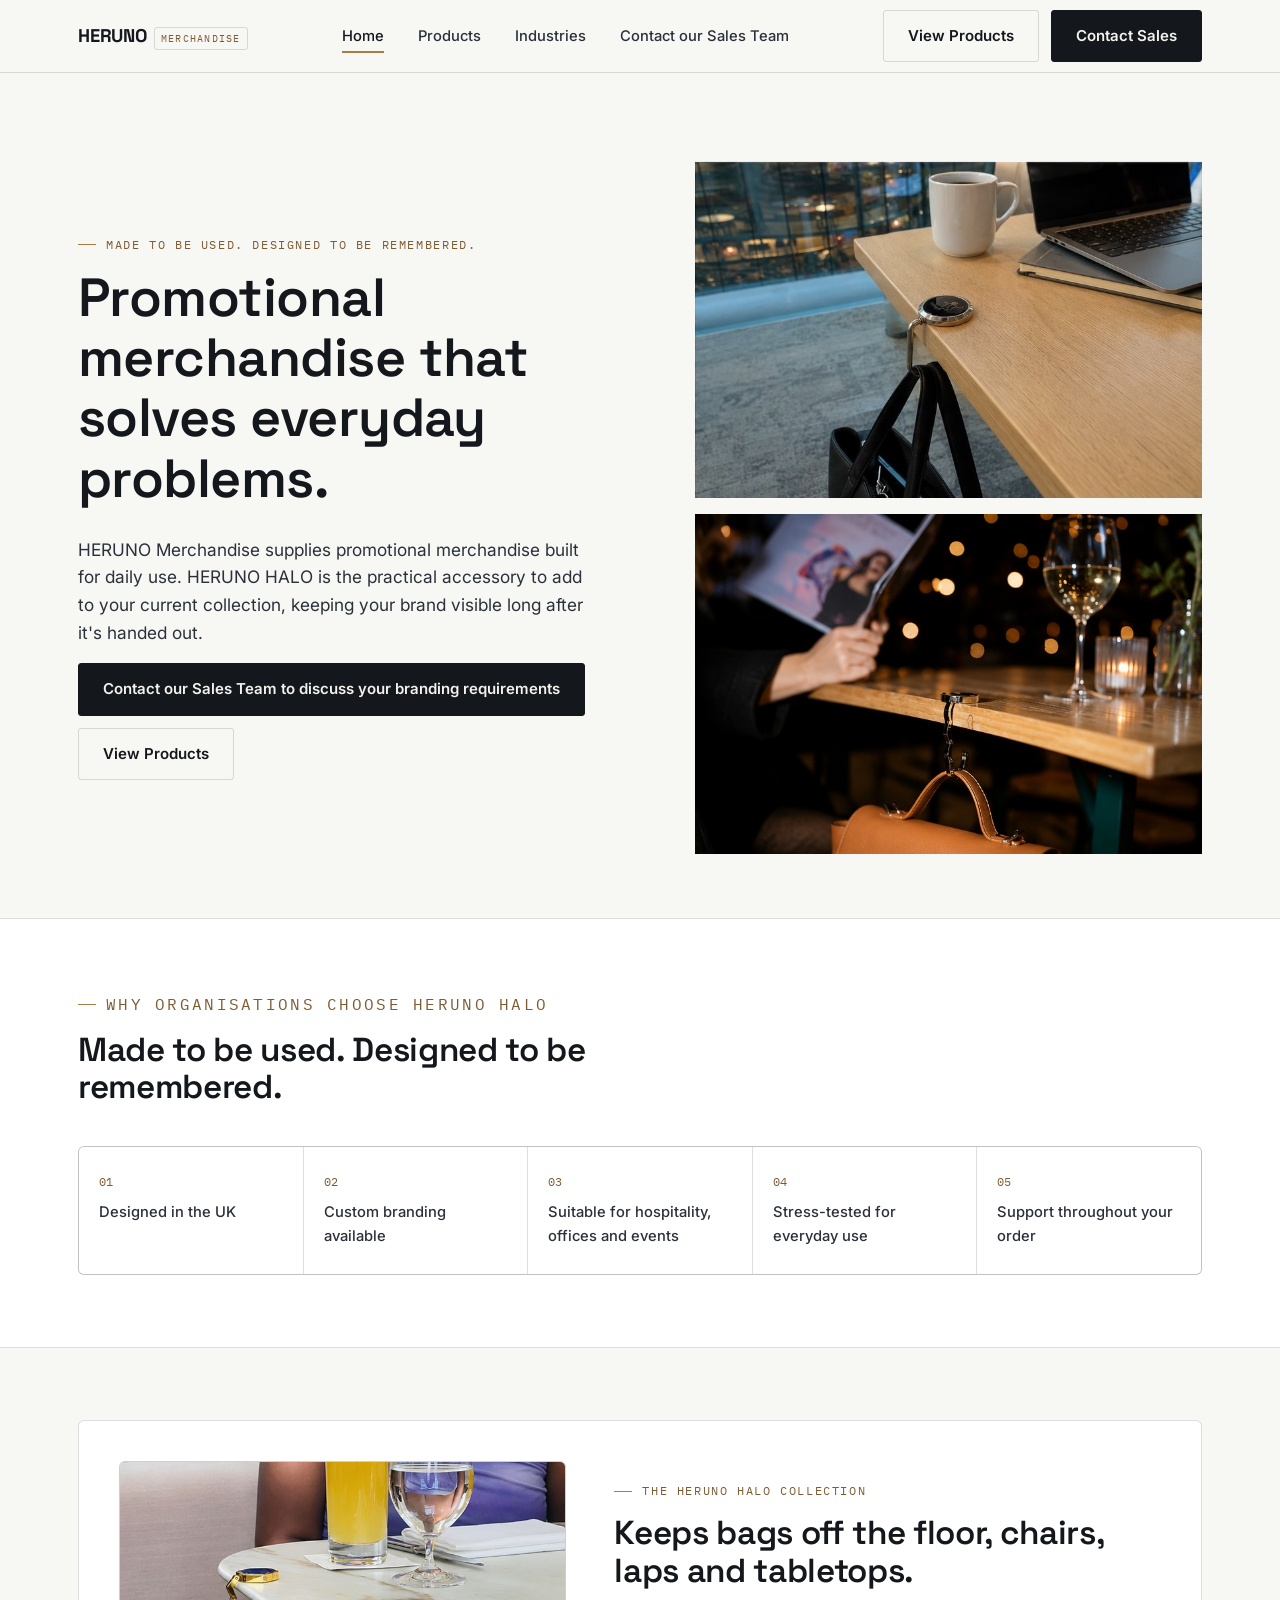
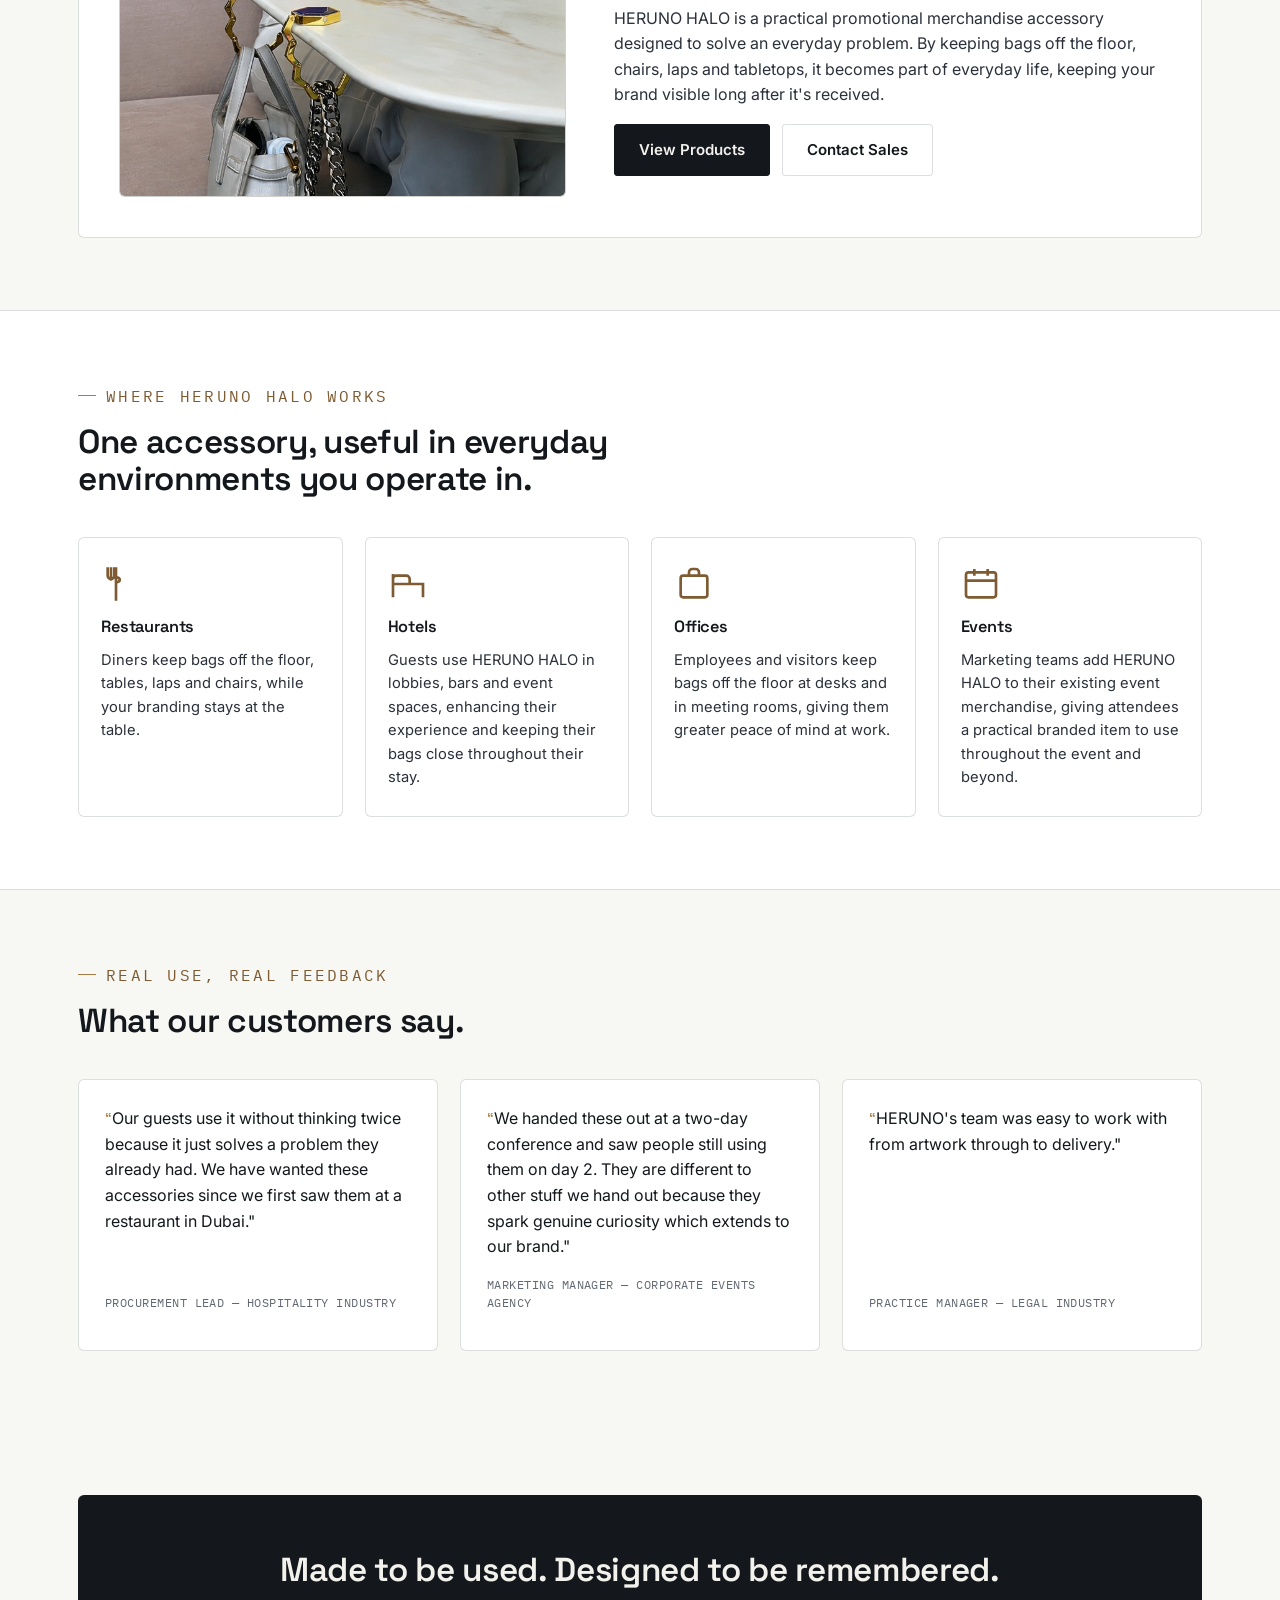
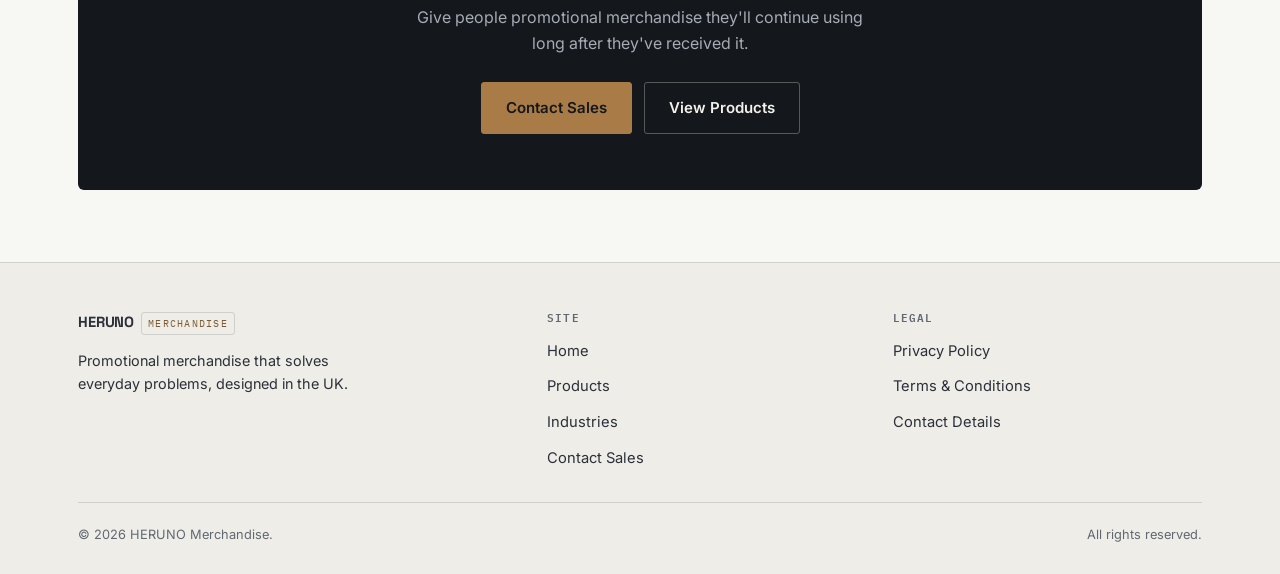
==== index.html @ bb59ff20 "Update HERUNO Merchandise website content, images, and legal pages" ====
<!DOCTYPE html>
<html lang="en">

<head>
  <meta charset="UTF-8">
  <meta name="viewport" content="width=device-width, initial-scale=1.0">
  <title>HERUNO Merchandise — Promotional Merchandise That Solves Everyday Problems</title>
  <meta name="description"
    content="HERUNO brings thoughtfully designed accessories to busineeses that value practical,memorable merchandise.">
  <link rel="preconnect" href="https://fonts.googleapis.com">
  <link
    href="https://fonts.googleapis.com/css2?family=Space+Grotesk:wght@500;600;700&family=Inter:wght@400;500;600&family=IBM+Plex+Mono:wght@400;500&display=swap"
    rel="stylesheet">
  <link rel="stylesheet" href="css/style.css">
</head>

<body>

  <header class="site-header">
    <div class="container nav-wrap">
      <a href="index.html" class="logo">HERUNO <span class="tag">Merchandise</span></a>
      <nav aria-label="Primary">
        <ul class="nav-links">
          <li><a href="index.html" aria-current="page">Home</a></li>
          <li><a href="products.html">Products</a></li>
          <li><a href="industries.html">Industries</a></li>
          <li><a href="contact.html">Contact our Sales Team</a></li>
        </ul>
      </nav>
      <div class="nav-cta">
        <a href="products.html" class="btn btn-secondary">View Products</a>
        <a href="contact.html" class="btn btn-primary">Contact Sales</a>
        <button class="nav-toggle" aria-label="Open menu" aria-expanded="false"><span></span></button>
      </div>
    </div>
  </header>

  <main>

    <!-- Hero -->
    <section class="hero">
      <div class="container hero-grid">
        <div>
          <p class="eyebrow">Made to be used. Designed to be remembered.</p>
          <h1>Promotional merchandise that solves everyday problems.</h1>
          <p class="lede">HERUNO Merchandise supplies promotional merchandise built for daily use. HERUNO HALO is the
            practical
            accessory to add to your current collection, keeping your brand visible long after it's handed out.</p>
          <div class="btn-row">
            <a href="contact.html" class="btn btn-primary">Contact our Sales Team to discuss your branding
              requirements</a>
            <a href="products.html" class="btn btn-secondary">View Products</a>
          </div>
        </div>
        <div class="hero-images">
          <img src="assets/office-desk-laptop.jpg"
            alt="HERUNO HALO in use on a desk in an office atrium, next to a laptop">
          <img src="assets/restaurant-evening-secure.jpg"
            alt="HERUNO HALO Secure holding a bag at an evening restaurant table">
        </div>
      </div>
    </section>

    <!-- Trust -->
    <section class="section-alt">
      <div class="container">
        <div class="section-head">
          <p class="eyebrow">Why Organisations Choose HERUNO HALO</p>
          <h2>Made to be used. Designed to be remembered.</h2>
        </div>
        <div class="trust-grid">
          <div class="trust-item"><span class="num">01</span>
            <p>Designed in the UK</p>
          </div>
          <div class="trust-item"><span class="num">02</span>
            <p>Custom branding available</p>
          </div>
          <div class="trust-item"><span class="num">03</span>
            <p>Suitable for hospitality, offices and events</p>
          </div>
          <div class="trust-item"><span class="num">04</span>
            <p>Stress-tested for everyday use</p>
          </div>
          <div class="trust-item"><span class="num">05</span>
            <p>Support throughout your order</p>
          </div>
        </div>
      </div>
    </section>

    <!-- HALO description -->
    <section>
      <div class="container">
        <div class="halo-panel">
          <div class="photo-frame">
            <img src="assets/restaurant-table-fold.jpg" alt="HERUNO HALO Fold at a restaurant table">
          </div>
          <div>
            <p class="eyebrow">The HERUNO HALO Collection</p>
            <h2>Keeps bags off the floor, chairs, laps and tabletops.</h2>
            <p>HERUNO HALO is a practical promotional merchandise accessory designed to solve an everyday problem. By
              keeping bags off the floor, chairs, laps and tabletops, it becomes part of everyday life, keeping your
              brand visible long after it's received.</p>
            <div class="btn-row">
              <a href="products.html" class="btn btn-primary">View Products</a>
              <a href="contact.html" class="btn btn-secondary">Contact Sales</a>
            </div>
          </div>
        </div>
      </div>
    </section>

    <!-- Where HERUNO HALO works -->
    <section class="section-alt">
      <div class="container">
        <div class="section-head">
          <p class="eyebrow">Where HERUNO HALO Works</p>
          <h2>One accessory, useful in everyday environments you operate in.</h2>
        </div>
        <div class="industry-grid">
          <div class="industry-card">
            <svg class="icon" viewBox="0 0 24 24" fill="none" stroke="currentColor" stroke-width="1.6">
              <path d="M6 2v8M4 2v5a2 2 0 0 0 4 0V2M9 2l0 20M9 8c3 0 3 3 0 3" />
            </svg>
            <h3>Restaurants</h3>
            <p>Diners keep bags off the floor, tables, laps and chairs, while your branding stays at the table.</p>
          </div>
          <div class="industry-card">
            <svg class="icon" viewBox="0 0 24 24" fill="none" stroke="currentColor" stroke-width="1.6">
              <path d="M3 20V6M3 12h18v8M3 12V9a2 2 0 0 1 2-2h6a2 2 0 0 1 2 2v3" />
            </svg>
            <h3>Hotels</h3>
            <p>Guests use HERUNO HALO in lobbies, bars and event spaces, enhancing their experience and keeping their
              bags
              close throughout their stay.</p>
          </div>
          <div class="industry-card">
            <svg class="icon" viewBox="0 0 24 24" fill="none" stroke="currentColor" stroke-width="1.6">
              <rect x="4" y="7" width="16" height="13" rx="1.5" />
              <path d="M9 7V5a2 2 0 0 1 2-2h2a2 2 0 0 1 2 2v2" />
            </svg>
            <h3>Offices</h3>
            <p>Employees and visitors keep bags off the floor at desks and in meeting rooms, giving them greater peace
              of mind at work.</p>
          </div>
          <div class="industry-card">
            <svg class="icon" viewBox="0 0 24 24" fill="none" stroke="currentColor" stroke-width="1.6">
              <rect x="3" y="5" width="18" height="15" rx="1.5" />
              <path d="M3 10h18M8 3v4M16 3v4" />
            </svg>
            <h3>Events</h3>
            <p>Marketing teams add HERUNO HALO to their existing event merchandise, giving attendees a practical branded
              item to use throughout the event and beyond.</p>
          </div>
        </div>
      </div>
    </section>

    <!-- Testimonials -->
    <section>
      <div class="container">
        <div class="section-head">
          <p class="eyebrow">Real Use, Real Feedback</p>
          <h2>What our customers say.</h2>
        </div>
        <div class="testi-grid">
          <div class="testi-card">
            <p class="testi-quote">Our guests use it without thinking twice because it just solves a problem they
              already had.
              We have wanted these accessories since we first saw them at a restaurant in Dubai."</p>
            <p class="testi-attr">Procurement Lead — Hospitality Industry</p>
          </div>
          <div class="testi-card">
            <p class="testi-quote">We handed these out at a two-day conference and saw people still using them on day 2.
              They are different to other stuff we hand out because they spark genuine curiosity which extends to our
              brand."</p>
            <p class="testi-attr">Marketing Manager — Corporate Events Agency</p>
          </div>
          <div class="testi-card">
            <p class="testi-quote">HERUNO's team was easy to work with from
              artwork through to delivery."</p>
            <p class="testi-attr">Practice Manager — Legal Industry</p>
          </div>
        </div>
      </div>
    </section>

    <!-- Homepage CTA -->
    <section>
      <div class="container">
        <div class="cta-band">
          <h2>Made to be used. Designed to be remembered.</h2>
          <p>Give people promotional merchandise they'll continue using long after they've received it.</p>
          <div class="btn-row">
            <a href="contact.html" class="btn btn-on-dark">Contact Sales</a>
            <a href="products.html" class="btn btn-ghost-on-dark">View Products</a>
          </div>
        </div>
      </div>
    </section>

  </main>

  <footer class="site-footer">
    <div class="container">
      <div class="footer-grid">
        <div>
          <a href="index.html" class="logo">HERUNO <span class="tag">Merchandise</span></a>
          <p style="margin-top:14px; max-width:34ch; font-size:0.9rem;">Promotional merchandise that solves everyday
            problems, designed in
            the UK.</p>
        </div>
        <div>
          <h4>Site</h4>
          <ul>
            <li><a href="index.html">Home</a></li>
            <li><a href="products.html">Products</a></li>
            <li><a href="industries.html">Industries</a></li>
            <li><a href="contact.html">Contact Sales</a></li>
          </ul>
        </div>
        <div>
          <h4>Legal</h4>
          <ul>
            <li><a href="privacy.html">Privacy Policy</a></li>
            <li><a href="terms.html">Terms &amp; Conditions</a></li>
            <li><a href="contact.html">Contact Details</a></li>
          </ul>
        </div>
      </div>
      <div class="footer-bottom">
        <span>&copy; <span data-year>2026</span> HERUNO Merchandise.</span>
        <span>All rights reserved.</span>
      </div>
    </div>
  </footer>

  <script src="js/main.js"></script>
</body>

</html>
---- css/style.css ----
/* =========================================================
   HERUNO / HALO — shared stylesheet
   Design language: technical / blueprint-informed B2B system.
   The product is precision-made metal hardware, so the visual
   system borrows from spec sheets and engineering drawings —
   hairline rules, dimension ticks, mono data labels — paired
   with a warm brass accent that echoes the product's finish.
   ========================================================= */

:root {
  /* Color */
  --ink: #14171c;
  --ink-soft: #2b303a;
  --steel: #626873;
  --steel-light: #9ba1ab;
  --line: rgba(20, 23, 28, 0.14);
  --line-soft: rgba(20, 23, 28, 0.08);
  --paper: #f7f7f4;
  --paper-dim: #eeede7;
  --panel: #ffffff;
  --brass: #a97b46;
  --brass-deep: #7e5b32;
  --brass-tint: #f1e4d2;
  --on-ink: #f2f1ec;
  --on-ink-dim: #a7abb3;

  /* Type */
  --font-display: "Space Grotesk", "Arial Narrow", sans-serif;
  --font-body: "Inter", -apple-system, BlinkMacSystemFont, "Segoe UI", sans-serif;
  --font-mono: "IBM Plex Mono", "SFMono-Regular", Menlo, monospace;

  /* Layout */
  --max: 1180px;
  --radius: 6px;
  --radius-sm: 3px;
}

* {
  box-sizing: border-box;
}

html {
  scroll-behavior: smooth;
}

@media (prefers-reduced-motion: reduce) {
  html {
    scroll-behavior: auto;
  }

  * {
    animation-duration: 0.01ms !important;
    animation-iteration-count: 1 !important;
    transition-duration: 0.01ms !important;
  }
}

body {
  margin: 0;
  font-family: var(--font-body);
  color: var(--ink);
  background: var(--paper);
  font-size: 16px;
  line-height: 1.6;
  -webkit-font-smoothing: antialiased;
}

h1,
h2,
h3,
h4 {
  font-family: var(--font-display);
  font-weight: 600;
  line-height: 1.12;
  letter-spacing: -0.01em;
  margin: 0 0 0.5em;
  color: var(--ink);
}

h1 {
  font-size: clamp(2.1rem, 4.2vw, 3.4rem);
}

h2 {
  font-size: clamp(1.5rem, 2.6vw, 2.1rem);
}

h3 {
  font-size: 1.15rem;
}

p {
  margin: 0 0 1em;
  color: var(--ink-soft);
}

a {
  color: inherit;
}

img,
svg {
  max-width: 100%;
  display: block;
}

.container {
  max-width: var(--max);
  margin: 0 auto;
  padding: 0 28px;
}

.eyebrow {
  font-family: var(--font-mono);
  font-size: 0.72rem;
  letter-spacing: 0.14em;
  text-transform: uppercase;
  color: var(--brass-deep);
  display: flex;
  align-items: center;
  gap: 10px;
  margin-bottom: 14px;
}

.eyebrow::before {
  content: "";
  width: 18px;
  height: 1px;
  background: var(--brass);
  display: inline-block;
}

/* Focus visibility */
a:focus-visible,
button:focus-visible,
input:focus-visible,
textarea:focus-visible,
select:focus-visible {
  outline: 2px solid var(--brass);
  outline-offset: 2px;
}

/* ---------- Buttons ---------- */
.btn {
  display: inline-flex;
  align-items: center;
  justify-content: center;
  gap: 8px;
  font-family: var(--font-body);
  font-weight: 600;
  font-size: 0.94rem;
  padding: 13px 24px;
  border-radius: var(--radius-sm);
  border: 1px solid transparent;
  cursor: pointer;
  text-decoration: none;
  white-space: nowrap;
  transition: background 0.15s ease, color 0.15s ease, border-color 0.15s ease, transform 0.1s ease;
}

.btn:active {
  transform: translateY(1px);
}

.btn-primary {
  background: var(--ink);
  color: var(--on-ink);
  border-color: var(--ink);
}

.btn-primary:hover {
  background: var(--brass-deep);
  border-color: var(--brass-deep);
}

.btn-secondary {
  background: transparent;
  color: var(--ink);
  border-color: var(--line);
}

.btn-secondary:hover {
  border-color: var(--ink);
  background: var(--paper-dim);
}

.btn-on-dark {
  background: var(--brass);
  color: var(--ink);
  border-color: var(--brass);
}

.btn-on-dark:hover {
  background: var(--on-ink);
  border-color: var(--on-ink);
}

.btn-ghost-on-dark {
  background: transparent;
  color: var(--on-ink);
  border-color: rgba(242, 241, 236, 0.3);
}

.btn-ghost-on-dark:hover {
  border-color: var(--on-ink);
  background: rgba(242, 241, 236, 0.06);
}

.btn-row {
  display: flex;
  gap: 12px;
  flex-wrap: wrap;
}

/* ---------- Header / Nav ---------- */
.site-header {
  position: sticky;
  top: 0;
  z-index: 50;
  background: rgba(247, 247, 244, 0.92);
  backdrop-filter: blur(8px);
  border-bottom: 1px solid var(--line);
}

.nav-wrap {
  display: flex;
  align-items: center;
  justify-content: space-between;
  height: 72px;
}

.logo {
  display: flex;
  align-items: baseline;
  gap: 7px;
  text-decoration: none;
  font-family: var(--font-display);
  font-weight: 700;
  font-size: 1.15rem;
  color: var(--ink);
  letter-spacing: -0.01em;
}

.logo .tag {
  font-family: var(--font-mono);
  font-weight: 400;
  font-size: 0.65rem;
  letter-spacing: 0.12em;
  color: var(--brass-deep);
  border: 1px solid var(--line);
  padding: 2px 6px;
  border-radius: 3px;
  text-transform: uppercase;
}

.nav-links {
  display: flex;
  align-items: center;
  gap: 34px;
  list-style: none;
  margin: 0;
  padding: 0;
}

.nav-links a {
  text-decoration: none;
  font-size: 0.92rem;
  font-weight: 500;
  color: var(--ink-soft);
  padding: 6px 0;
  border-bottom: 2px solid transparent;
  transition: color 0.15s ease, border-color 0.15s ease;
}

.nav-links a:hover,
.nav-links a[aria-current="page"] {
  color: var(--ink);
  border-color: var(--brass);
}

.nav-cta {
  display: flex;
  align-items: center;
  gap: 12px;
}

.nav-toggle {
  display: none;
  background: none;
  border: 1px solid var(--line);
  border-radius: var(--radius-sm);
  width: 42px;
  height: 42px;
  align-items: center;
  justify-content: center;
  cursor: pointer;
}

.nav-toggle span,
.nav-toggle span::before,
.nav-toggle span::after {
  content: "";
  display: block;
  width: 18px;
  height: 2px;
  background: var(--ink);
  position: relative;
  transition: transform 0.2s ease, opacity 0.2s ease;
}

.nav-toggle span::before {
  position: absolute;
  top: -6px;
}

.nav-toggle span::after {
  position: absolute;
  top: 6px;
}

@media (max-width: 860px) {
  .nav-toggle {
    display: flex;
  }

  .nav-links {
    position: absolute;
    top: 72px;
    left: 0;
    right: 0;
    background: var(--paper);
    border-bottom: 1px solid var(--line);
    flex-direction: column;
    align-items: flex-start;
    gap: 0;
    padding: 8px 28px 18px;
    display: none;
  }

  .nav-links.open {
    display: flex;
  }

  .nav-links li {
    width: 100%;
  }

  .nav-links a {
    display: block;
    padding: 12px 0;
    border-bottom: 1px solid var(--line-soft);
    width: 100%;
  }

  .nav-cta .btn-secondary {
    display: none;
  }
}

/* ---------- Hero ---------- */
.hero {
  padding: 88px 0 64px;
  background:
    linear-gradient(180deg, var(--paper) 0%, var(--paper) 100%);
  position: relative;
  overflow: hidden;
}

.hero-grid {
  display: grid;
  grid-template-columns: 1.05fr 0.95fr;
  gap: 56px;
  align-items: center;
}

.hero-images {
  display: flex;
  flex-direction: column;
  gap: 16px;
}

.hero-images img {
  width: 100%;
  height: auto;
  object-fit: contain;
  display: block;
}

.hero h1 {
  max-width: 15ch;
}

.hero .lede {
  font-size: 1.08rem;
  max-width: 46ch;
  color: var(--ink-soft);
}

.hero-art {
  border: 1px solid var(--line);
  border-radius: var(--radius);
  background: var(--panel);
  padding: 20px;
}

.hero-art figcaption {
  font-family: var(--font-mono);
  font-size: 0.68rem;
  letter-spacing: 0.08em;
  color: var(--steel);
  text-transform: uppercase;
  border-top: 1px solid var(--line-soft);
  margin-top: 14px;
  padding-top: 12px;
  display: flex;
  justify-content: space-between;
}

@media (max-width: 900px) {
  .hero-grid {
    grid-template-columns: 1fr;
  }

  .hero {
    padding: 56px 0 44px;
  }
}

/* ---------- Sections ---------- */
section {
  padding: 72px 0;
}

.section-alt {
  background: var(--panel);
  border-top: 1px solid var(--line);
  border-bottom: 1px solid var(--line);
}

.section-ink {
  background: var(--ink);
  color: var(--on-ink);
}

.section-ink h2,
.section-ink h3 {
  color: var(--on-ink);
}

.section-ink p {
  color: var(--on-ink-dim);
}

.section-ink .eyebrow {
  color: var(--brass);
}

.section-ink .eyebrow::before {
  background: var(--brass);
}

.section-head {
  max-width: 640px;
  margin-bottom: 40px;
}

.section-head p {
  font-size: 1.02rem;
}

/* ---------- Trust grid ---------- */
.trust-grid {
  display: grid;
  grid-template-columns: repeat(5, 1fr);
  gap: 1px;
  background: var(--line);
  border: 1px solid var(--line);
  border-radius: var(--radius);
  overflow: hidden;
}

.trust-item {
  background: var(--panel);
  padding: 26px 20px;
}

.trust-item .num {
  font-family: var(--font-mono);
  font-size: 0.72rem;
  color: var(--brass-deep);
  display: block;
  margin-bottom: 10px;
}

.trust-item p {
  font-size: 0.92rem;
  margin: 0;
  color: var(--ink-soft);
  font-weight: 500;
}

@media (max-width: 960px) {
  .trust-grid {
    grid-template-columns: repeat(2, 1fr);
  }
}

@media (max-width: 560px) {
  .trust-grid {
    grid-template-columns: 1fr;
  }
}

/* ---------- HALO feature panel ---------- */
.halo-panel {
  display: grid;
  grid-template-columns: 0.9fr 1.1fr;
  gap: 48px;
  align-items: center;
  border: 1px solid var(--line);
  border-radius: var(--radius);
  padding: 40px;
  background: var(--panel);
}

@media (max-width: 900px) {
  .halo-panel {
    grid-template-columns: 1fr;
    padding: 28px;
  }
}

/* ---------- Industries ---------- */
.industry-grid {
  display: grid;
  grid-template-columns: repeat(4, 1fr);
  gap: 22px;
}

@media (max-width: 980px) {
  .industry-grid {
    grid-template-columns: repeat(2, 1fr);
  }
}

@media (max-width: 560px) {
  .industry-grid {
    grid-template-columns: 1fr;
  }
}

.industry-card {
  border: 1px solid var(--line);
  border-radius: var(--radius);
  background: var(--panel);
  padding: 26px 22px;
  display: flex;
  flex-direction: column;
  gap: 10px;
}

.industry-card .icon {
  width: 40px;
  height: 40px;
  color: var(--brass-deep);
  margin-bottom: 4px;
}

.industry-card h3 {
  font-size: 1.02rem;
  margin-bottom: 2px;
}

.industry-card p {
  font-size: 0.92rem;
  margin: 0;
}

/* ---------- Testimonials ---------- */
.testi-grid {
  display: grid;
  grid-template-columns: repeat(3, 1fr);
  gap: 22px;
}

@media (max-width: 900px) {
  .testi-grid {
    grid-template-columns: 1fr;
  }
}

.testi-card {
  border: 1px solid var(--line);
  border-radius: var(--radius);
  padding: 26px;
  background: var(--panel);
  display: flex;
  flex-direction: column;
  gap: 16px;
}

.testi-quote {
  font-size: 1rem;
  color: var(--ink);
  margin: 0;
  font-style: normal;
}

.testi-quote::before {
  content: "\201C";
  color: var(--brass);
  font-family: var(--font-display);
}

.testi-attr {
  font-family: var(--font-mono);
  font-size: 0.72rem;
  letter-spacing: 0.04em;
  color: var(--steel);
  text-transform: uppercase;
  margin-top: auto;
}

/* ---------- CTA banner ---------- */
.cta-band {
  border-radius: var(--radius);
  background: var(--ink);
  color: var(--on-ink);
  padding: 56px;
  text-align: center;
}

.cta-band h2 {
  color: var(--on-ink);
}

.cta-band p {
  color: var(--on-ink-dim);
  max-width: 46ch;
  margin: 0 auto 26px;
}

.cta-band .btn-row {
  justify-content: center;
}

/* ---------- Footer ---------- */
.site-footer {
  border-top: 1px solid var(--line);
  padding: 48px 0 28px;
  background: var(--paper-dim);
}

.footer-grid {
  display: grid;
  grid-template-columns: 1.4fr 1fr 1fr;
  gap: 36px;
  padding-bottom: 32px;
  border-bottom: 1px solid var(--line);
}

.footer-grid h4 {
  font-family: var(--font-mono);
  font-size: 0.7rem;
  letter-spacing: 0.1em;
  text-transform: uppercase;
  color: var(--steel);
  margin-bottom: 14px;
}

.footer-grid ul {
  list-style: none;
  margin: 0;
  padding: 0;
  display: flex;
  flex-direction: column;
  gap: 10px;
}

.footer-grid a {
  text-decoration: none;
  color: var(--ink-soft);
  font-size: 0.92rem;
}

.footer-grid a:hover {
  color: var(--brass-deep);
}

.footer-bottom {
  display: flex;
  justify-content: space-between;
  align-items: center;
  padding-top: 22px;
  font-size: 0.8rem;
  color: var(--steel);
  flex-wrap: wrap;
  gap: 10px;
}

@media (max-width: 760px) {
  .footer-grid {
    grid-template-columns: 1fr 1fr;
  }
}

@media (max-width: 520px) {
  .footer-grid {
    grid-template-columns: 1fr;
  }
}

/* ---------- Products page ---------- */
.reason-grid {
  display: grid;
  grid-template-columns: repeat(5, 1fr);
  gap: 1px;
  background: var(--line);
  border: 1px solid var(--line);
  border-radius: var(--radius);
  overflow: hidden;
}

.reason-item {
  background: var(--panel);
  padding: 24px 18px;
}

.reason-item p {
  font-size: 0.9rem;
  margin: 0;
  font-weight: 500;
  color: var(--ink-soft);
}

@media (max-width: 960px) {
  .reason-grid {
    grid-template-columns: repeat(2, 1fr);
  }
}

@media (max-width: 560px) {
  .reason-grid {
    grid-template-columns: 1fr;
  }
}

.branding-panel {
  display: grid;
  grid-template-columns: 0.8fr 1.2fr;
  gap: 40px;
  border: 1px solid var(--line);
  border-radius: var(--radius);
  padding: 36px;
  background: var(--panel);
  align-items: center;
}

@media (max-width: 860px) {
  .branding-panel {
    grid-template-columns: 1fr;
    padding: 26px;
  }
}

.compare-grid {
  display: grid;
  grid-template-columns: 1fr 1fr;
  gap: 24px;
}

@media (max-width: 780px) {
  .compare-grid {
    grid-template-columns: 1fr;
  }
}

.product-card {
  border: 1px solid var(--line);
  border-radius: var(--radius);
  background: var(--panel);
  overflow: hidden;
  display: flex;
  flex-direction: column;
}

.product-card .art {
  padding: 26px;
  border-bottom: 1px solid var(--line);
  background: var(--paper-dim);
}

.product-card .body {
  padding: 28px;
  display: flex;
  flex-direction: column;
  gap: 16px;
  flex: 1;
}

.product-card .model-tag {
  font-family: var(--font-mono);
  font-size: 0.68rem;
  letter-spacing: 0.1em;
  text-transform: uppercase;
  color: var(--brass-deep);
}

.spec-list {
  list-style: none;
  margin: 0;
  padding: 0;
  display: flex;
  flex-direction: column;
}

.spec-list li {
  display: flex;
  gap: 12px;
  align-items: flex-start;
  padding: 10px 0;
  border-top: 1px solid var(--line-soft);
  font-size: 0.92rem;
  color: var(--ink-soft);
}

.spec-list li:first-child {
  border-top: none;
}

.spec-list li::before {
  content: "";
  width: 6px;
  height: 6px;
  margin-top: 7px;
  background: var(--brass);
  flex-shrink: 0;
}

.spec-note {
  font-family: var(--font-mono);
  font-size: 0.72rem;
  color: var(--steel);
  border: 1px dashed var(--line);
  padding: 10px 12px;
  border-radius: var(--radius-sm);
}

/* ---------- Industries page detail ---------- */
.industry-detail {
  display: grid;
  grid-template-columns: 1fr 1fr;
  gap: 44px;
  align-items: center;
  padding: 48px 0;
  border-bottom: 1px solid var(--line);
}

.industry-detail:last-child {
  border-bottom: none;
}

.industry-detail:nth-child(even) {
  direction: rtl;
}

.industry-detail:nth-child(even)>* {
  direction: ltr;
}

.industry-detail .photo-frame {
  max-width: 380px;
  width: 100%;
}

@media (max-width: 860px) {
  .industry-detail {
    grid-template-columns: 1fr;
    direction: ltr !important;
  }
}

.industry-detail .panel-art {
  border: 1px solid var(--line);
  border-radius: var(--radius);
  background: var(--panel);
  padding: 24px;
}

.industry-detail .checklist {
  list-style: none;
  margin: 18px 0 0;
  padding: 0;
  display: flex;
  flex-direction: column;
  gap: 10px;
}

.industry-detail .checklist li {
  display: flex;
  gap: 10px;
  font-size: 0.94rem;
  color: var(--ink-soft);
}

.industry-detail .checklist li::before {
  content: "\2713";
  color: var(--brass-deep);
  font-weight: 700;
}

/* ---------- Contact page ---------- */
.contact-wrap {
  display: grid;
  grid-template-columns: 1fr 1fr;
  gap: 56px;
  align-items: flex-start;
}

@media (max-width: 900px) {
  .contact-wrap {
    grid-template-columns: 1fr;
  }
}

.field {
  margin-bottom: 18px;
}

.field label {
  display: block;
  font-size: 0.86rem;
  font-weight: 600;
  margin-bottom: 6px;
  color: var(--ink);
}

.field .hint {
  font-size: 0.78rem;
  color: var(--steel);
  margin-top: 5px;
}

.field input,
.field select,
.field textarea {
  width: 100%;
  font-family: var(--font-body);
  font-size: 0.95rem;
  padding: 12px 14px;
  border: 1px solid var(--line);
  border-radius: var(--radius-sm);
  background: var(--panel);
  color: var(--ink);
}

.field input:focus,
.field select:focus,
.field textarea:focus {
  border-color: var(--brass);
}

.field-row {
  display: grid;
  grid-template-columns: 1fr 1fr;
  gap: 16px;
}

@media (max-width: 560px) {
  .field-row {
    grid-template-columns: 1fr;
  }
}

.contact-form {
  border: 1px solid var(--line);
  border-radius: var(--radius);
  padding: 32px;
  background: var(--panel);
}

.form-note {
  font-size: 0.82rem;
  color: var(--steel);
  margin-top: 14px;
}

.form-success {
  display: none;
  border: 1px solid var(--brass);
  background: var(--brass-tint);
  border-radius: var(--radius-sm);
  padding: 16px 18px;
  font-size: 0.92rem;
  color: var(--brass-deep);
  margin-bottom: 18px;
}

.form-success.visible {
  display: block;
}

.contact-detail-list {
  list-style: none;
  margin: 0 0 32px;
  padding: 0;
  display: flex;
  flex-direction: column;
  gap: 18px;
}

.contact-detail-list li {
  border-top: 1px solid var(--line-soft);
  padding-top: 14px;
}

.contact-detail-list li:first-child {
  border-top: none;
  padding-top: 0;
}

.contact-detail-list .k {
  font-family: var(--font-mono);
  font-size: 0.68rem;
  letter-spacing: 0.08em;
  text-transform: uppercase;
  color: var(--steel);
  display: block;
  margin-bottom: 4px;
}

.contact-detail-list .v {
  font-size: 1rem;
  color: var(--ink);
}

/* ---------- Legal pages ---------- */
.legal-body h2 {
  margin-top: 2em;
  font-size: 1.2rem;
}

.legal-body {
  max-width: 72ch;
}

.legal-updated {
  font-family: var(--font-mono);
  font-size: 0.75rem;
  color: var(--steel);
  margin-bottom: 30px;
}

/* ---------- Photo frame (real photography) ---------- */
.photo-frame {
  border: 1px solid var(--line);
  border-radius: var(--radius);
  overflow: hidden;
  aspect-ratio: 4 / 3;
  background: var(--paper-dim);
}

.photo-frame img {
  width: 100%;
  height: 100%;
  object-fit: cover;
  display: block;
}

.photo-frame.tall {
  aspect-ratio: 3 / 4;
}

.photo-frame.wide {
  aspect-ratio: 16 / 9;
}

.photo-frame.card-art {
  border-radius: 0;
  border-left: 0;
  border-right: 0;
  border-top: 0;
  aspect-ratio: 16 / 10;
}

/* ---------- Photo placeholders (pending approved imagery) ---------- */
.photo-slot {
  border: 1px dashed var(--line);
  border-radius: var(--radius);
  background: var(--paper-dim);
  aspect-ratio: 4 / 3;
  display: flex;
  flex-direction: column;
  align-items: center;
  justify-content: center;
  gap: 10px;
  text-align: center;
  padding: 20px;
  color: var(--steel);
}

.photo-slot svg {
  width: 30px;
  height: 30px;
  opacity: 0.6;
}

.photo-slot .slot-label {
  font-family: var(--font-mono);
  font-size: 0.7rem;
  letter-spacing: 0.04em;
  text-transform: uppercase;
  color: var(--steel);
  max-width: 22ch;
}

.photo-slot.tall {
  aspect-ratio: 3 / 4;
}

.photo-slot.wide {
  aspect-ratio: 16 / 9;
}

/* ---------- Ordering information ---------- */
.order-info {
  border: 1px solid var(--line);
  border-radius: var(--radius);
  background: var(--panel);
  padding: 8px 32px;
}

.order-info-row {
  display: flex;
  justify-content: space-between;
  align-items: baseline;
  gap: 20px;
  padding: 18px 0;
  border-top: 1px solid var(--line-soft);
}

.order-info-row:first-child {
  border-top: none;
}

.order-info-row .k {
  font-size: 0.98rem;
  color: var(--ink);
  font-weight: 500;
}

.order-info-row .v {
  font-family: var(--font-mono);
  font-size: 0.88rem;
  color: var(--brass-deep);
  text-align: right;
  white-space: nowrap;
}

.order-info-note {
  font-size: 0.86rem;
  color: var(--steel);
  border-top: 1px solid var(--line);
  margin-top: 6px;
  padding: 18px 0 8px;
}

/* ---------- Order journey ---------- */
.journey-list {
  list-style: none;
  margin: 0;
  padding: 0;
  display: grid;
  grid-template-columns: repeat(5, 1fr);
  gap: 22px;
}

@media (max-width: 980px) {
  .journey-list {
    grid-template-columns: repeat(2, 1fr);
  }
}

@media (max-width: 560px) {
  .journey-list {
    grid-template-columns: 1fr;
  }
}

.journey-step {
  border: 1px solid var(--line);
  border-radius: var(--radius);
  background: var(--panel);
  padding: 22px 20px;
  position: relative;
}

.journey-step .step-num {
  font-family: var(--font-mono);
  font-size: 0.75rem;
  color: var(--brass);
  background: var(--ink);
  width: 26px;
  height: 26px;
  border-radius: 50%;
  display: flex;
  align-items: center;
  justify-content: center;
  margin-bottom: 14px;
}

.journey-step h3 {
  font-size: 0.98rem;
  margin-bottom: 6px;
}

.journey-step p {
  font-size: 0.88rem;
  margin: 0;
}

/* ---------- Utility ---------- */
.text-center {
  text-align: center;
}

.mt-0 {
  margin-top: 0;
}
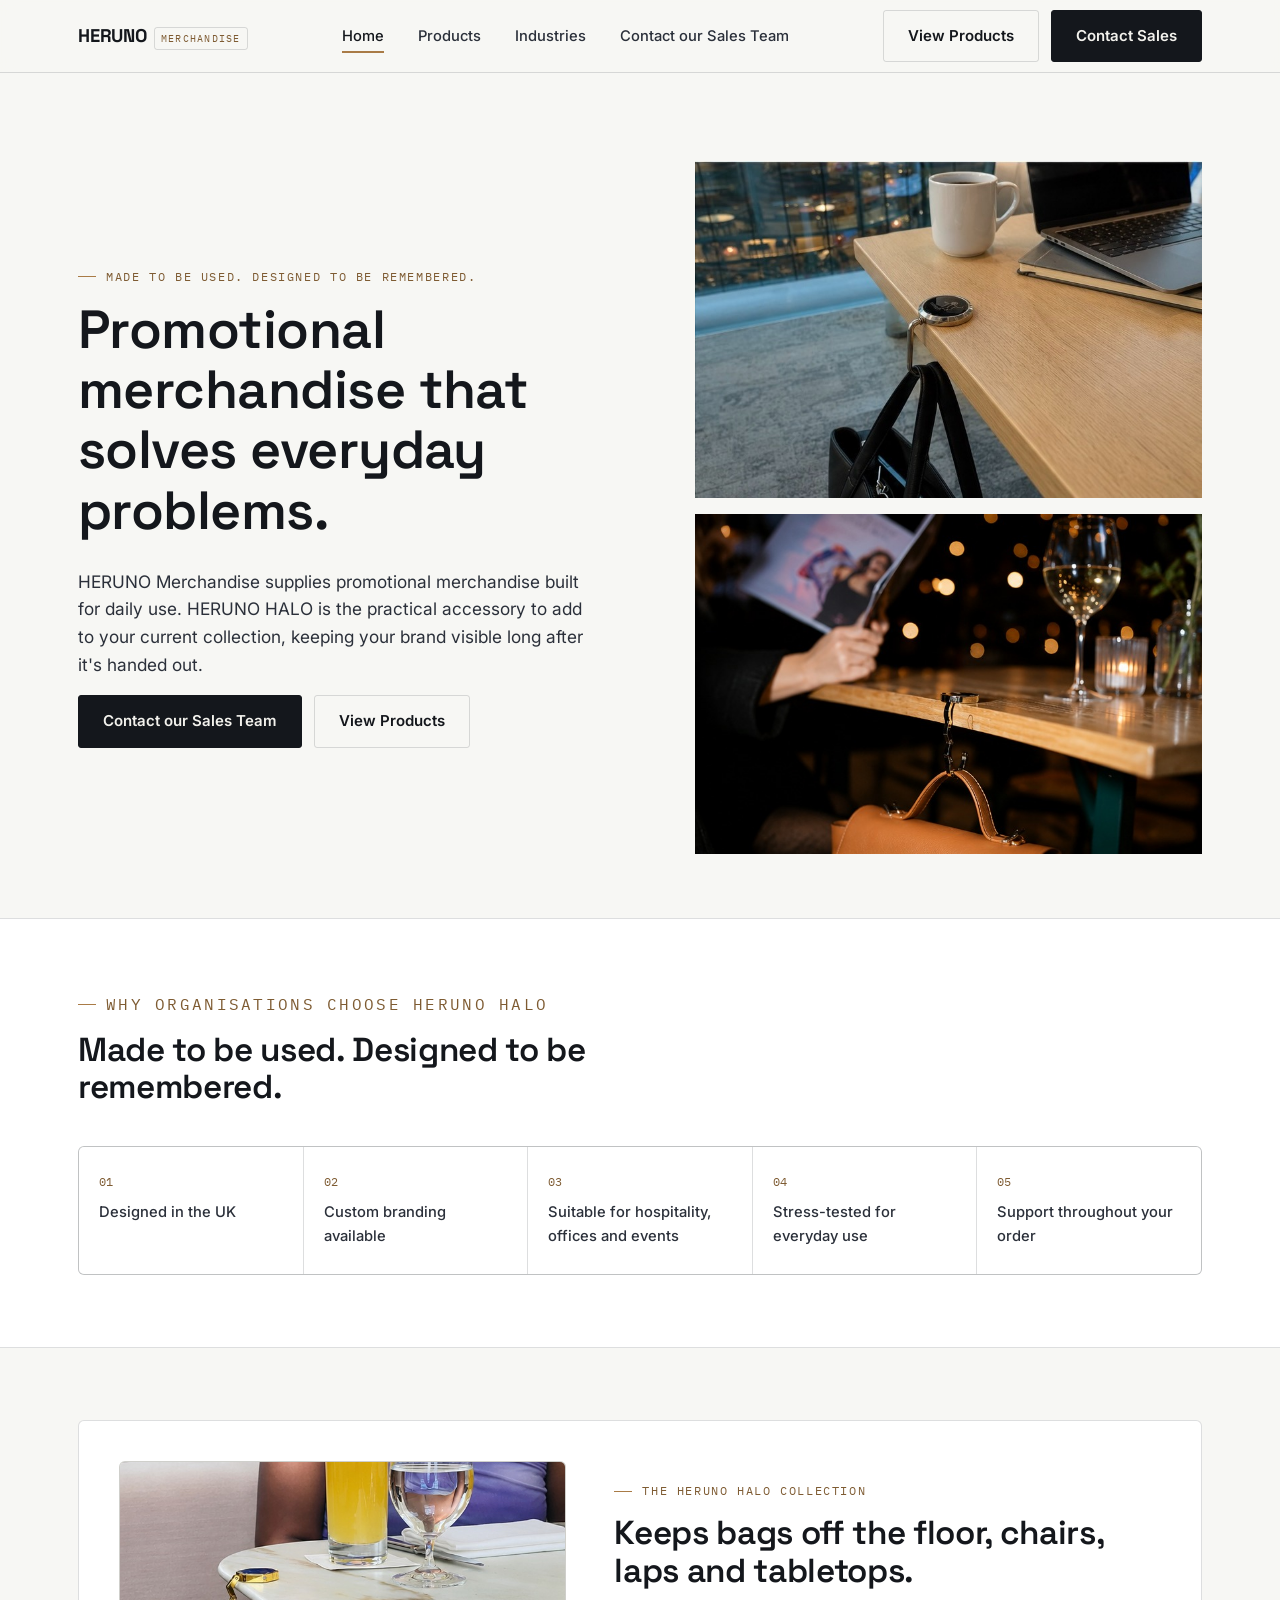
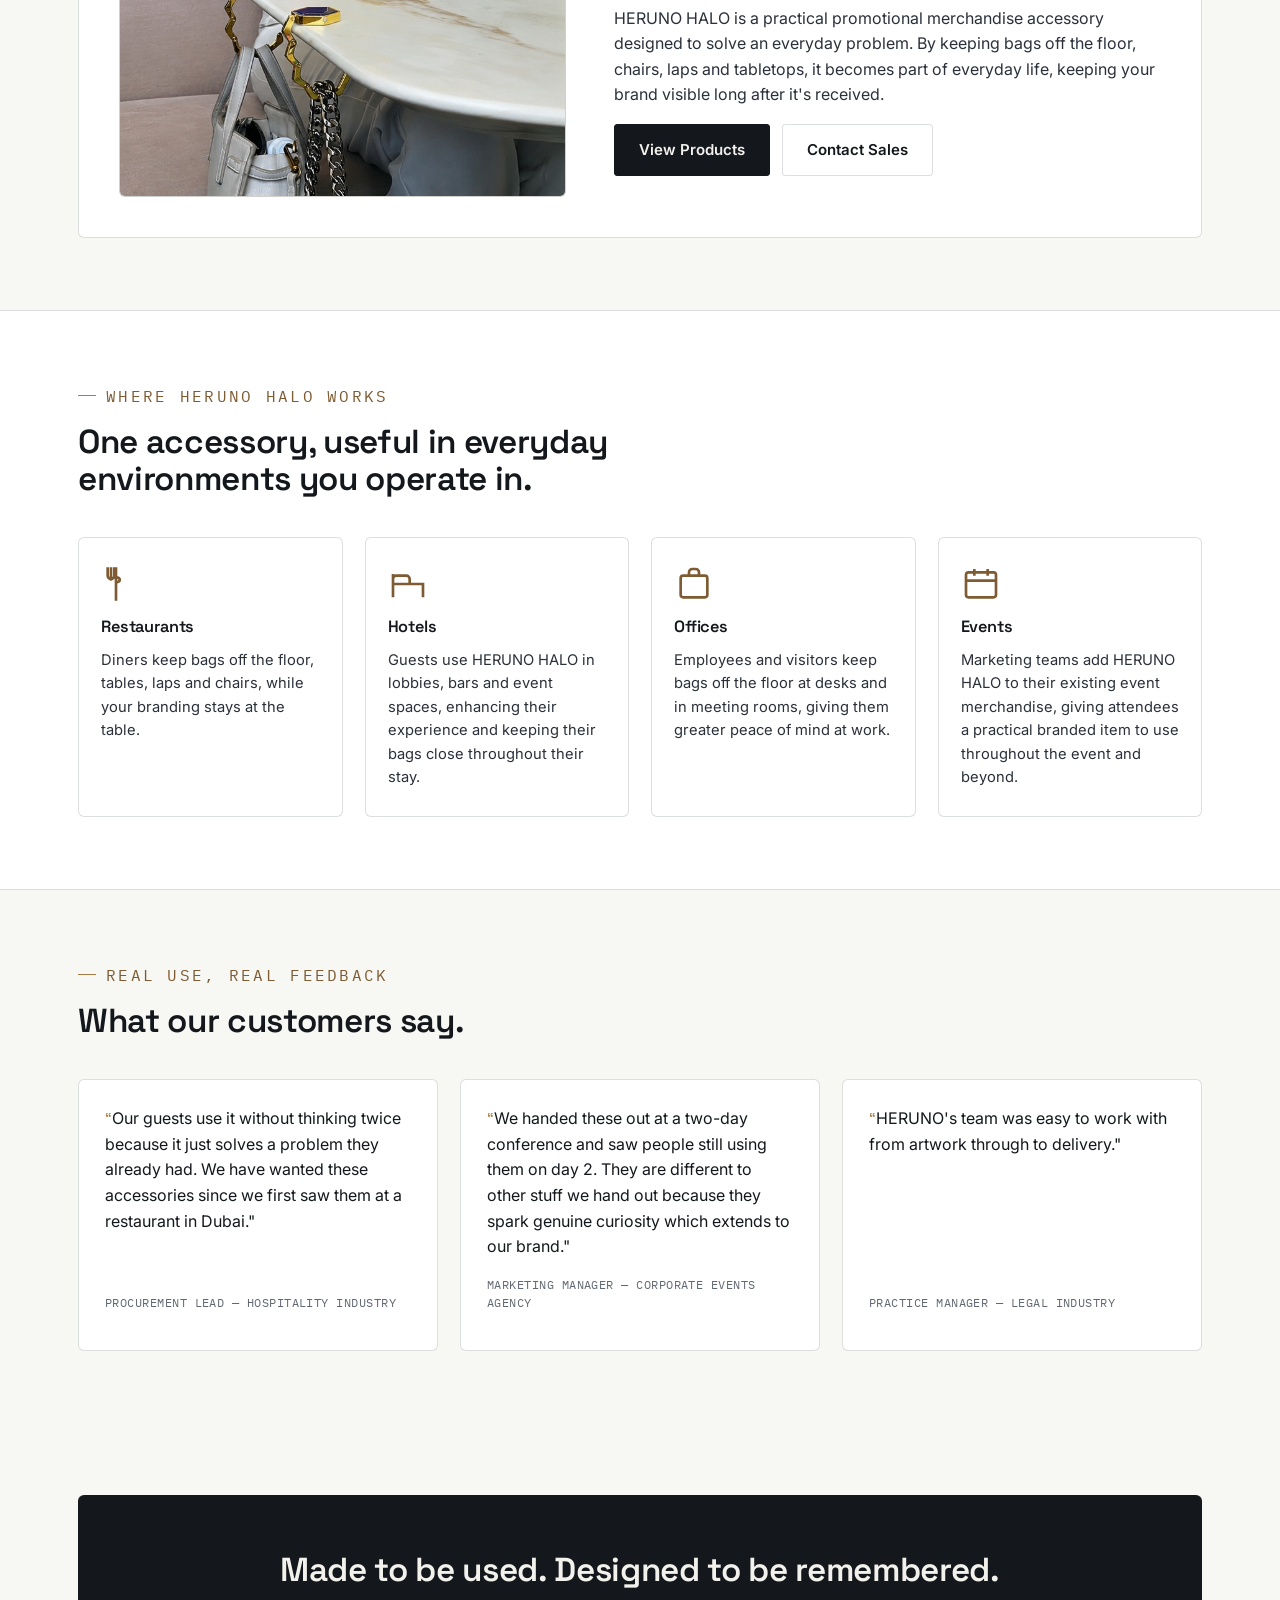
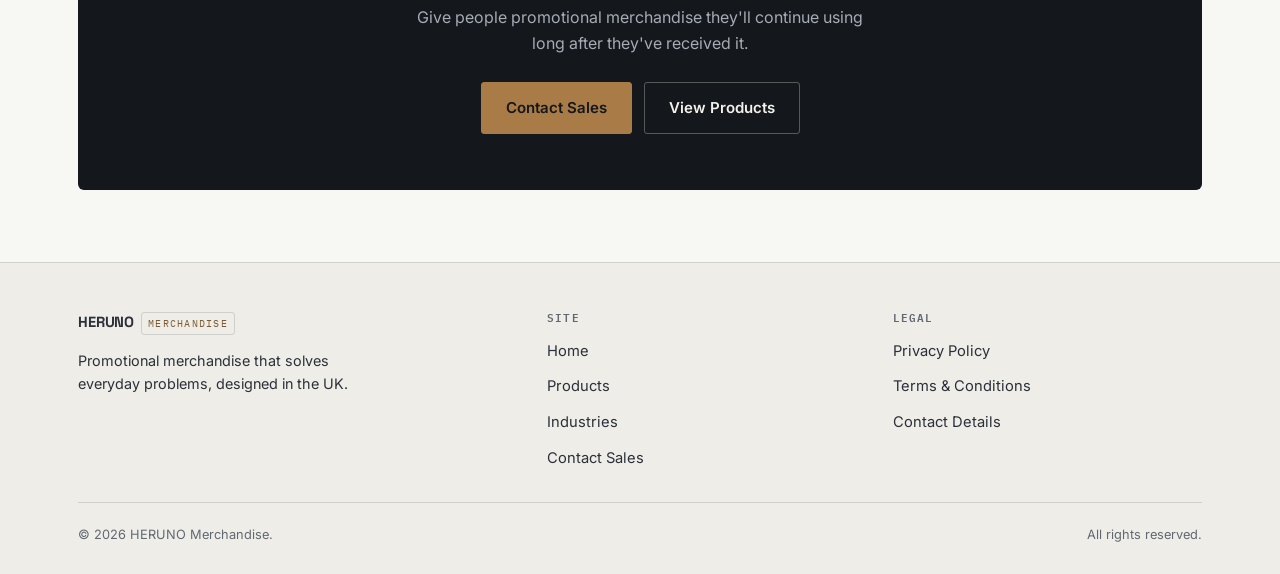
==== commit aef91366: "Update hero CTA button text on index.html" ====
--- a/index.html
+++ b/index.html
@@ -47,8 +47,8 @@
             practical
             accessory to add to your current collection, keeping your brand visible long after it's handed out.</p>
           <div class="btn-row">
-            <a href="contact.html" class="btn btn-primary">Contact our Sales Team to discuss your branding
-              requirements</a>
+            <a href="contact.html" class="btn btn-primary">Contact our Sales Team
+            </a>
             <a href="products.html" class="btn btn-secondary">View Products</a>
           </div>
         </div>
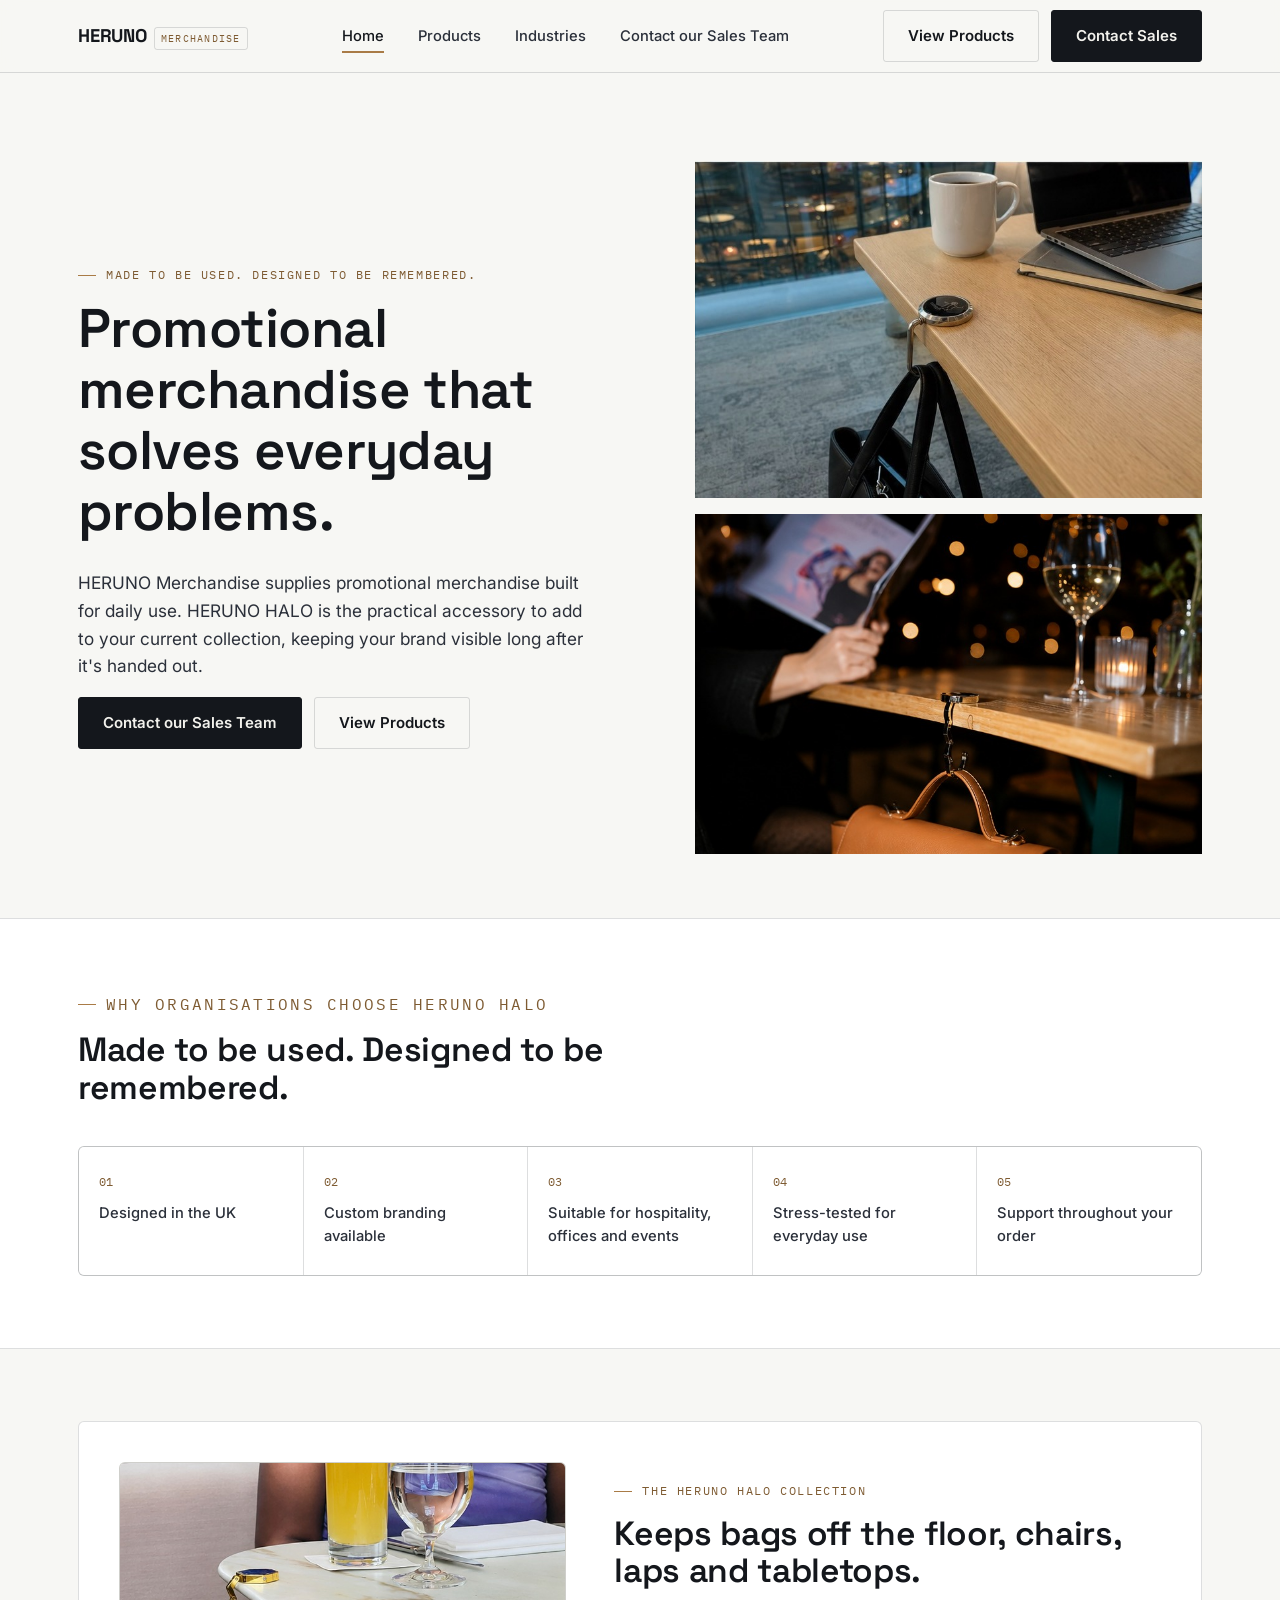
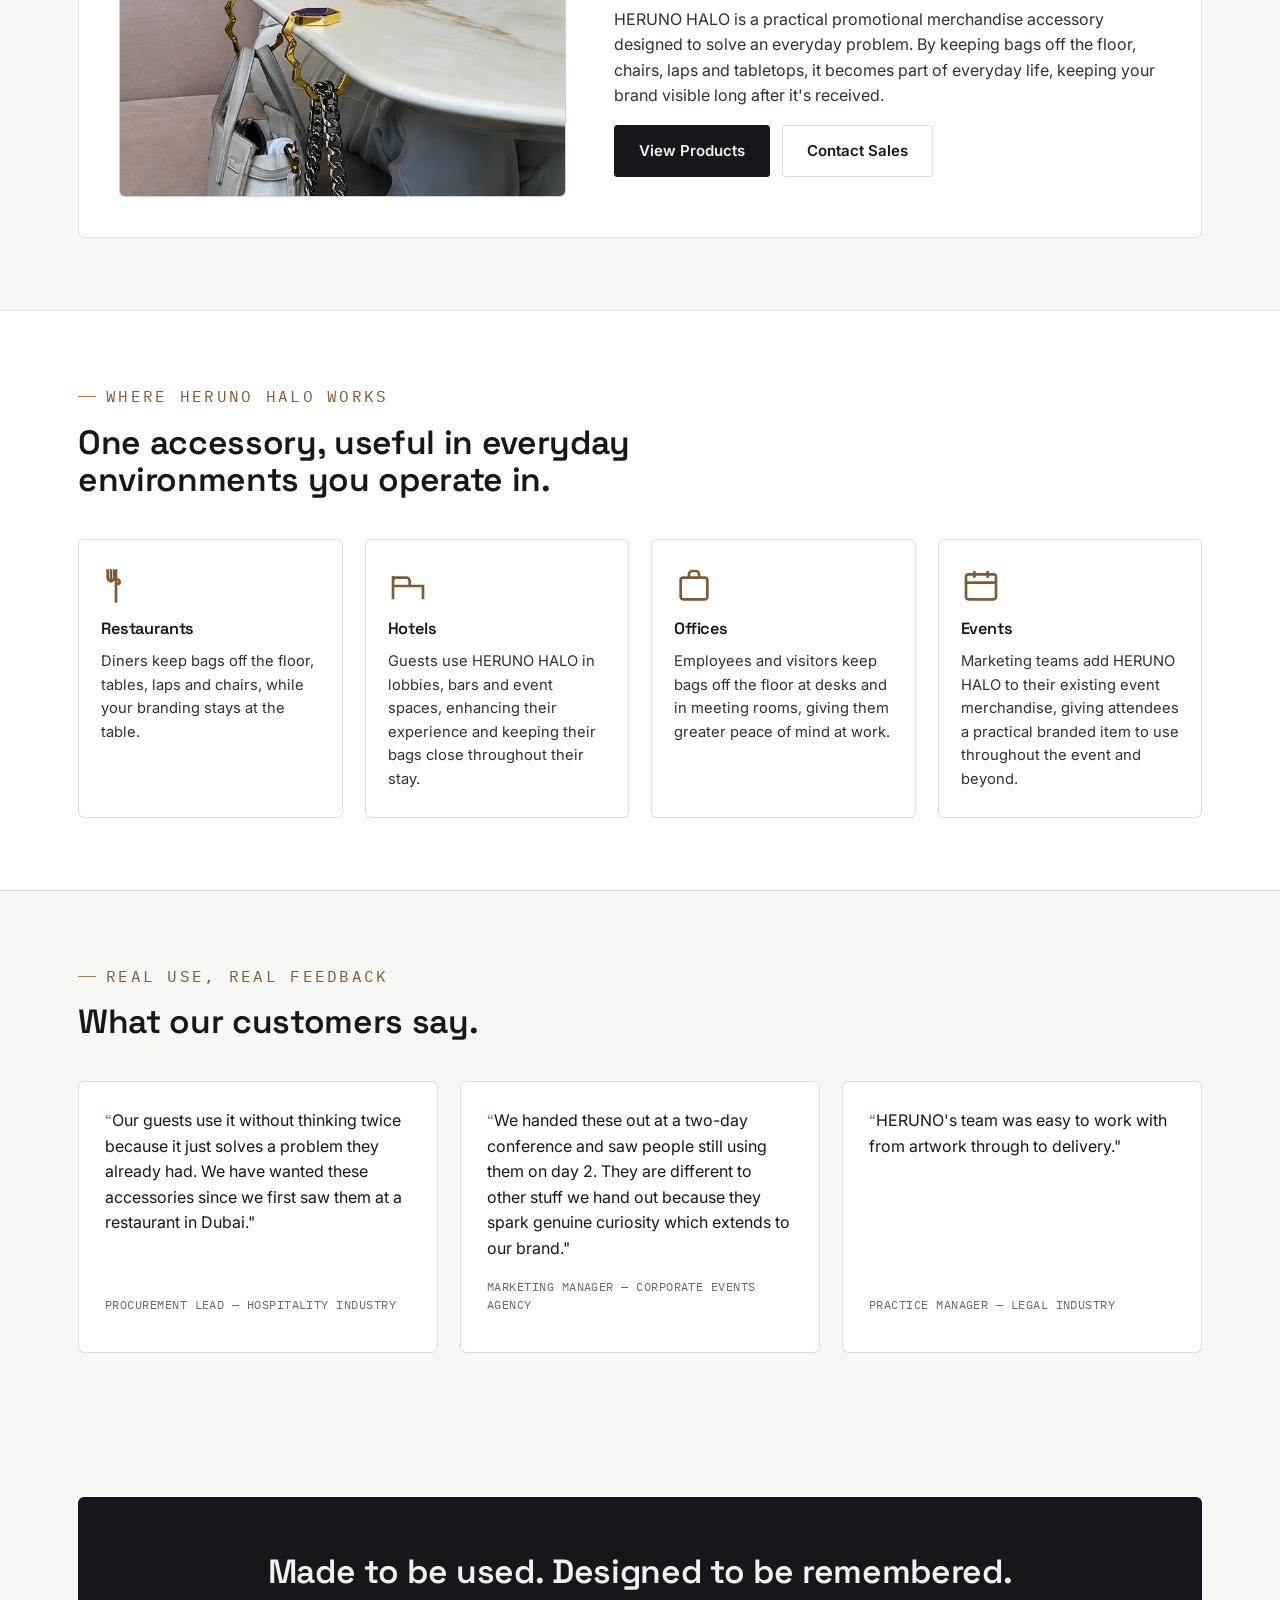
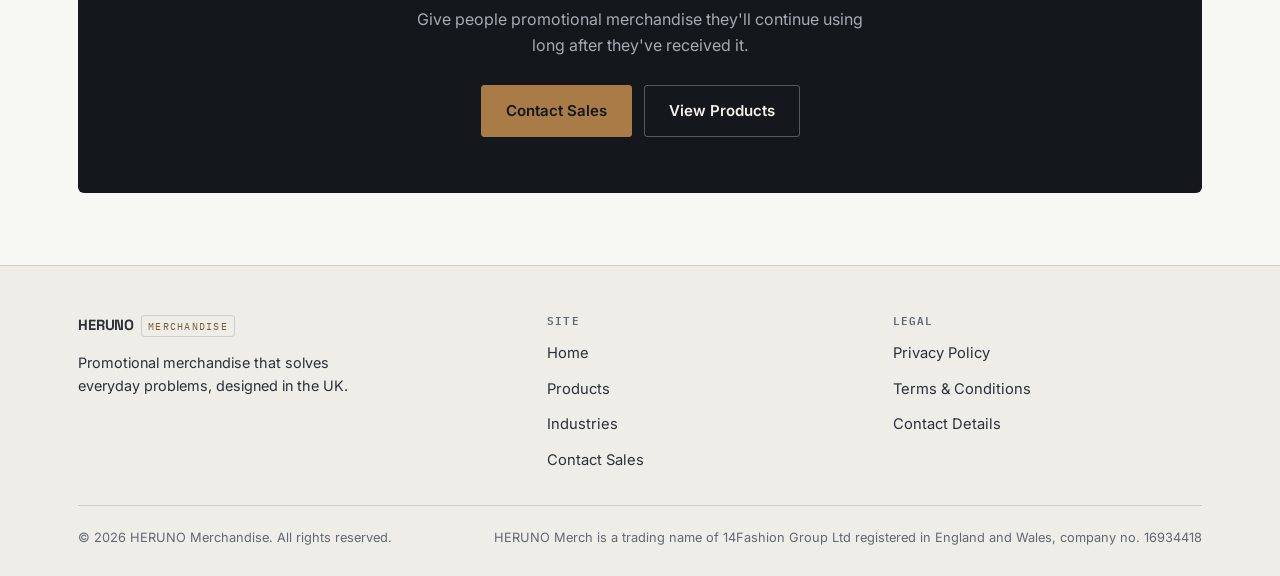
==== commit 0f056f2d: "Add company registration notice to footer across all pages" ====
--- a/index.html
+++ b/index.html
@@ -229,8 +229,8 @@
         </div>
       </div>
       <div class="footer-bottom">
-        <span>&copy; <span data-year>2026</span> HERUNO Merchandise.</span>
-        <span>All rights reserved.</span>
+        <span>&copy; <span data-year>2026</span> HERUNO Merchandise. All rights reserved.</span>
+        <span>HERUNO Merch is a trading name of 14Fashion Group Ltd registered in England and Wales, company no. 16934418</span>
       </div>
     </div>
   </footer>
--- a/css/style.css
+++ b/css/style.css
@@ -78,11 +78,11 @@
 }
 
 h1 {
-  font-size: clamp(2.1rem, 4.2vw, 3.4rem);
+  font-size: clamp(1.85rem, 4.5vw, 3.4rem);
 }
 
 h2 {
-  font-size: clamp(1.5rem, 2.6vw, 2.1rem);
+  font-size: clamp(1.35rem, 2.8vw, 2.1rem);
 }
 
 h3 {
@@ -154,7 +154,9 @@
   border: 1px solid transparent;
   cursor: pointer;
   text-decoration: none;
-  white-space: nowrap;
+  white-space: normal;
+  max-width: 100%;
+  text-align: center;
   transition: background 0.15s ease, color 0.15s ease, border-color 0.15s ease, transform 0.1s ease;
 }
 
@@ -210,6 +212,18 @@
   display: flex;
   gap: 12px;
   flex-wrap: wrap;
+}
+
+@media (max-width: 560px) {
+  .btn-row {
+    flex-direction: column;
+    width: 100%;
+  }
+
+  .btn-row .btn {
+    width: 100%;
+    justify-content: center;
+  }
 }
 
 /* ---------- Header / Nav ---------- */
@@ -1226,4 +1240,38 @@
 
 .mt-0 {
   margin-top: 0;
+}
+
+/* ---------- Mobile & Tablet Responsiveness Enhancements ---------- */
+@media (max-width: 560px) {
+  .container {
+    padding: 0 18px;
+  }
+
+  section {
+    padding: 44px 0;
+  }
+
+  .cta-band {
+    padding: 32px 20px;
+  }
+
+  .contact-form {
+    padding: 22px 18px;
+  }
+
+  .order-info {
+    padding: 8px 18px;
+  }
+
+  .order-info-row {
+    flex-direction: column;
+    align-items: flex-start;
+    gap: 4px;
+  }
+
+  .order-info-row .v {
+    text-align: left;
+    white-space: normal;
+  }
 }
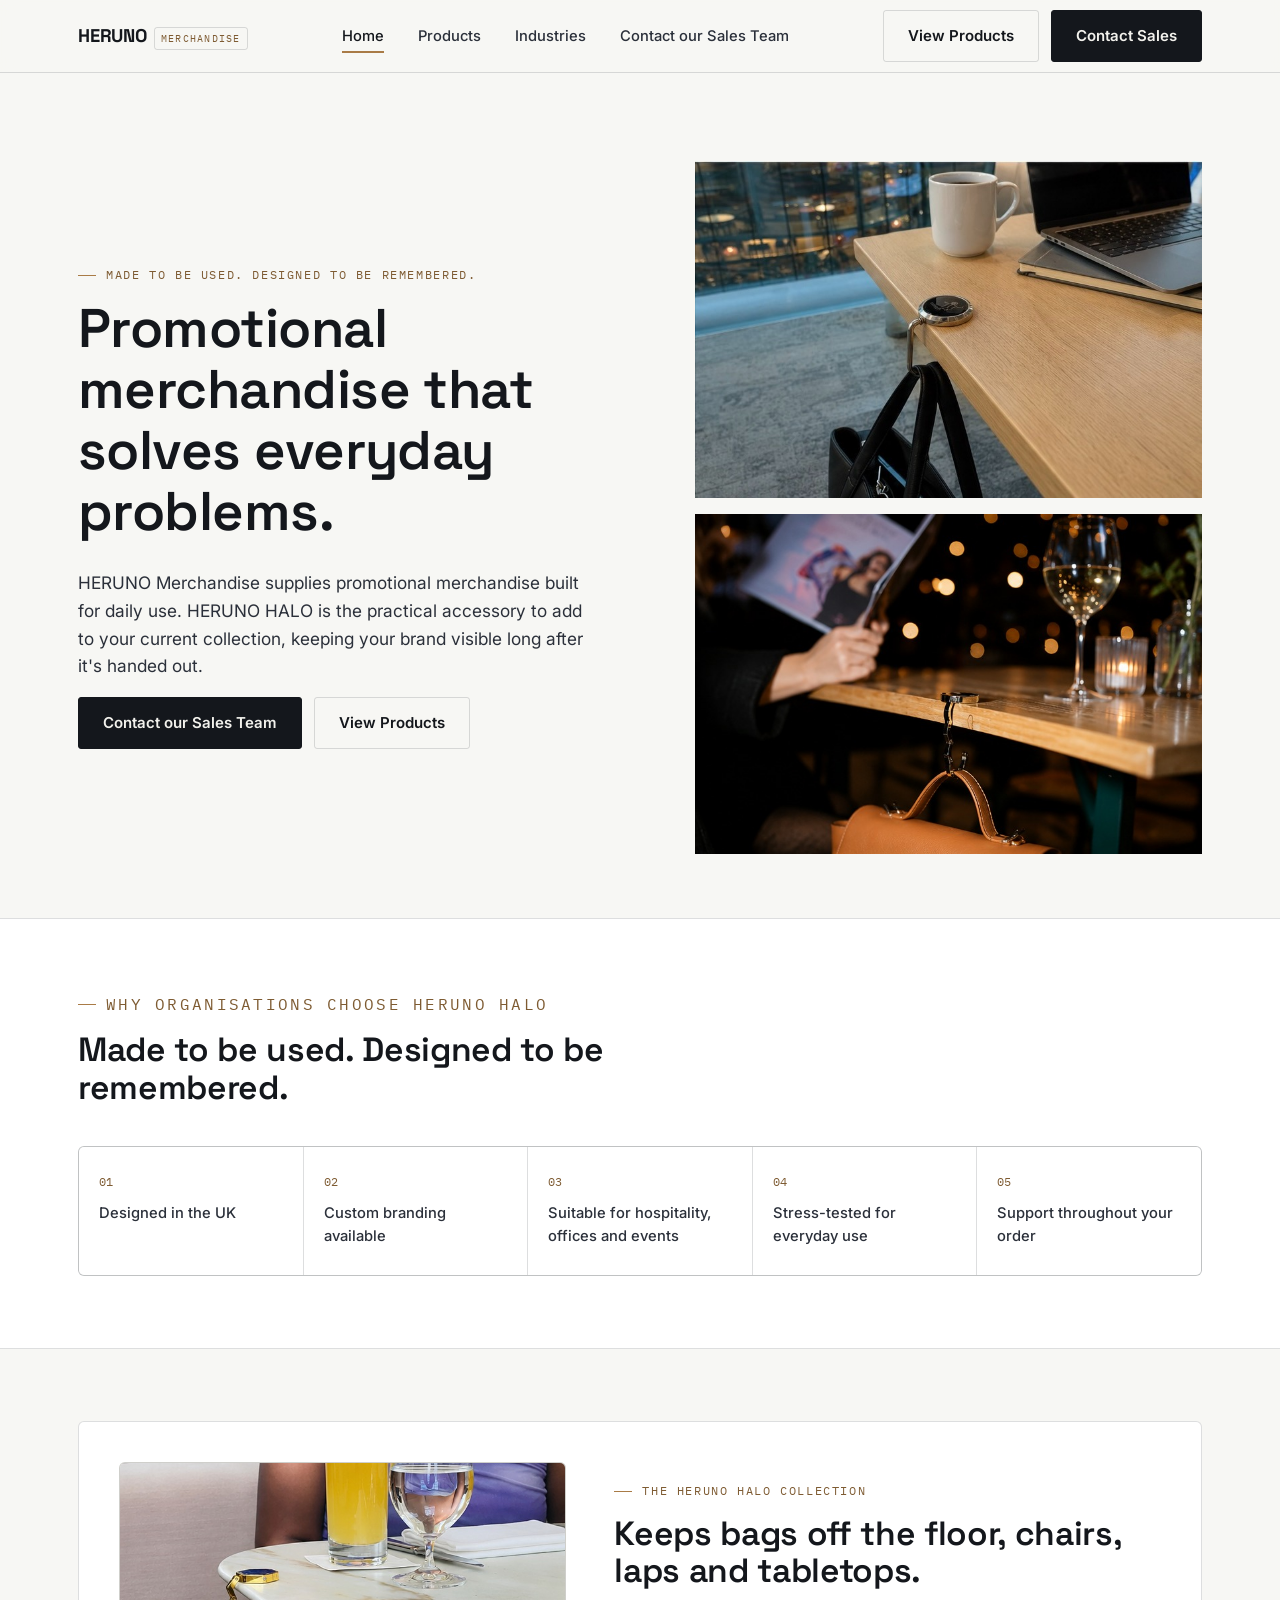
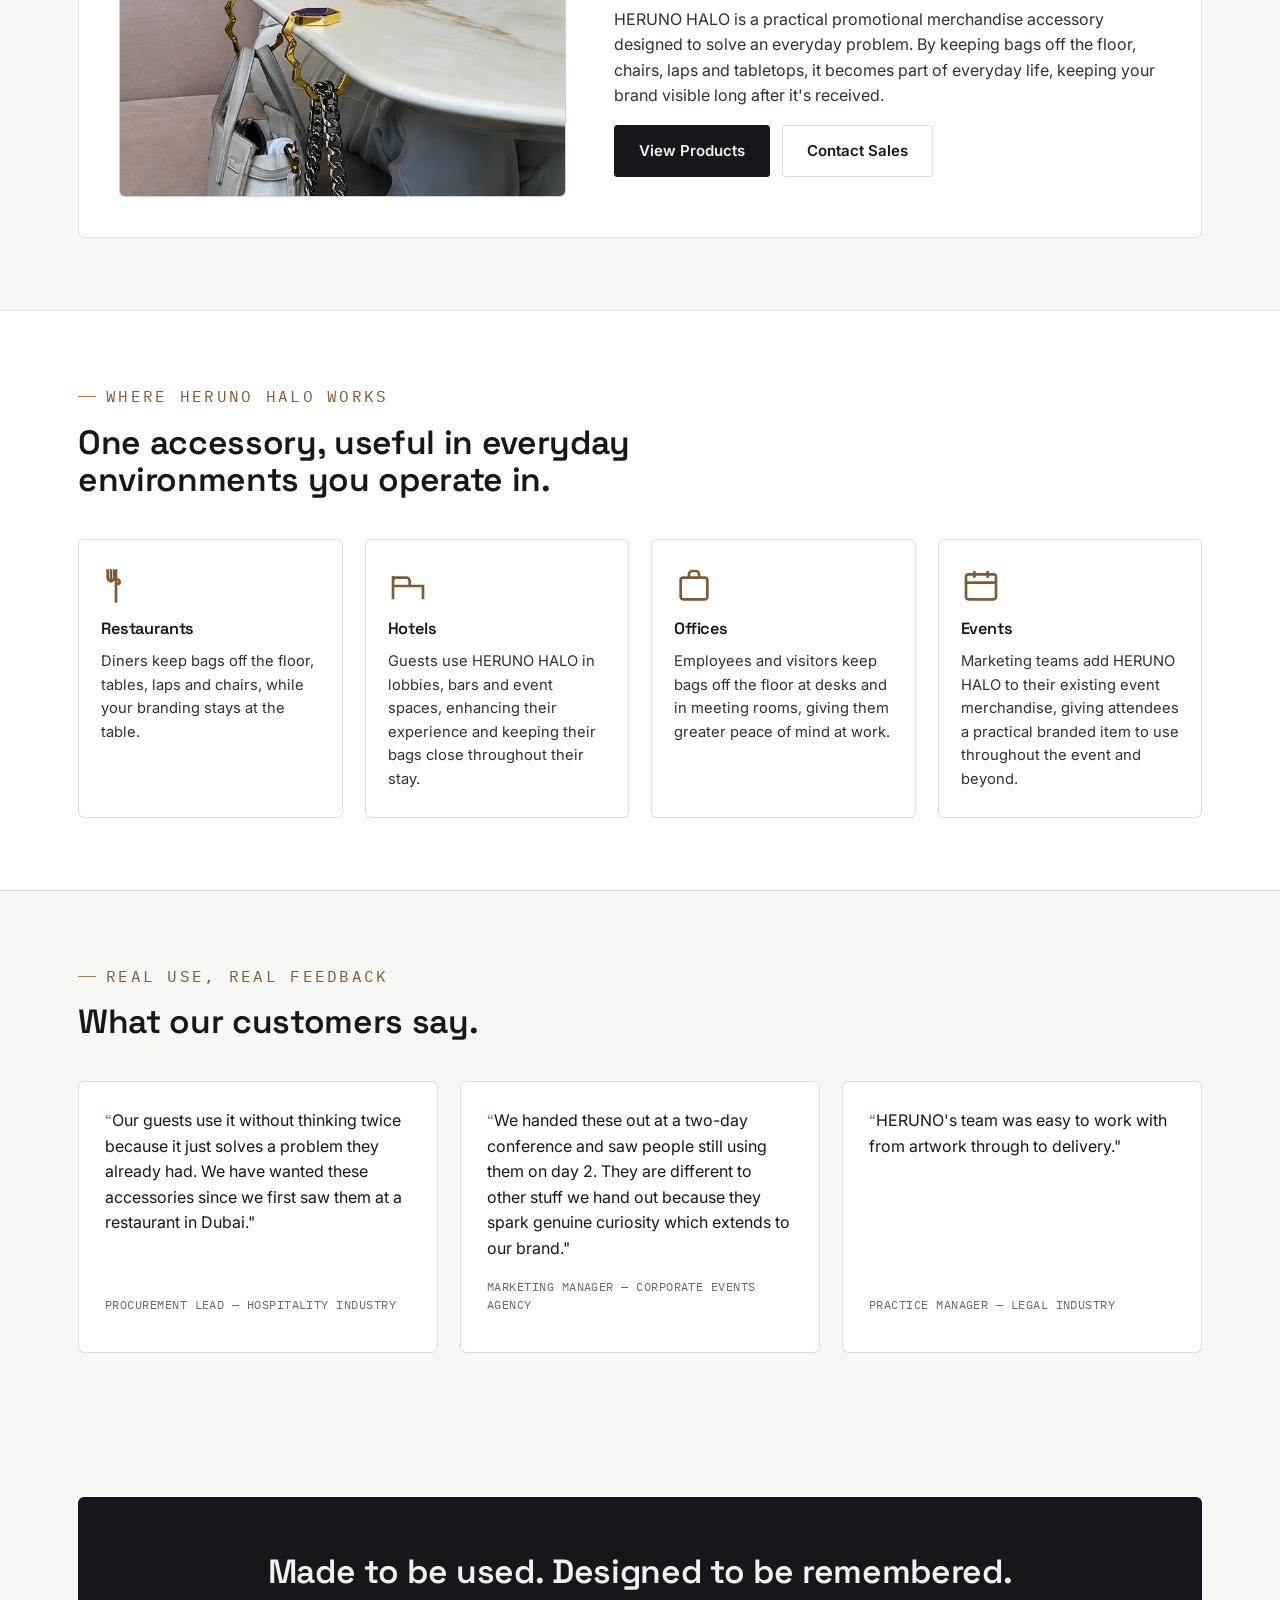
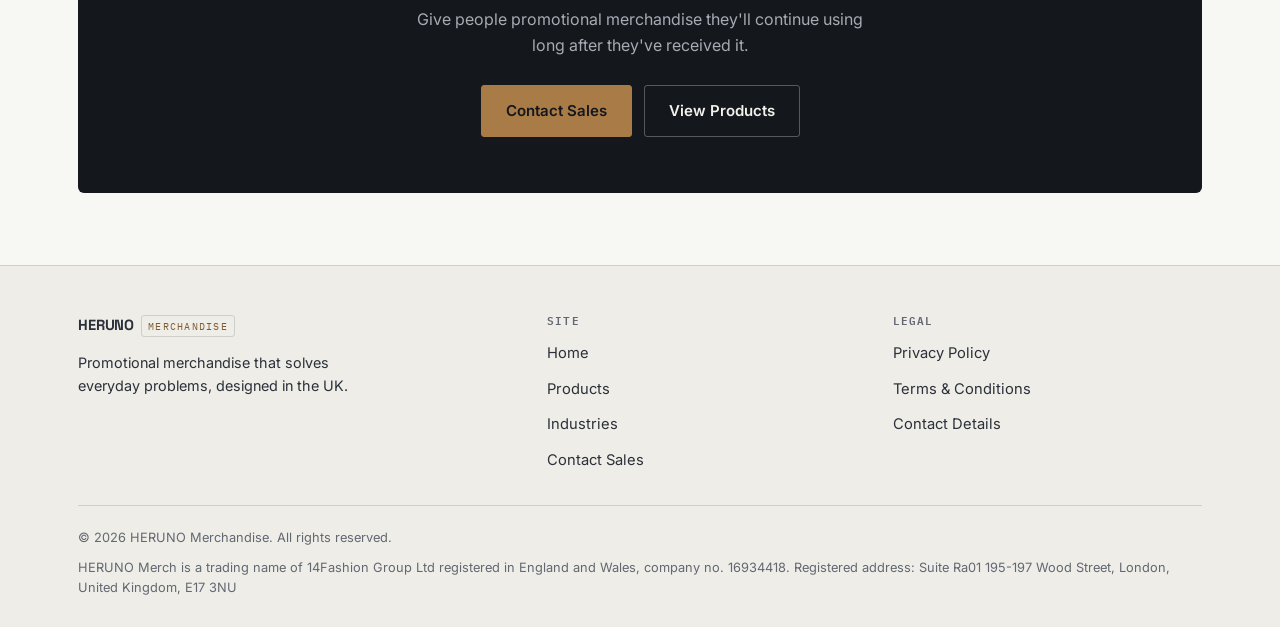
==== commit 740e9aae: "Update footer with company registered address across all pages" ====
--- a/index.html
+++ b/index.html
@@ -230,7 +230,7 @@
       </div>
       <div class="footer-bottom">
         <span>&copy; <span data-year>2026</span> HERUNO Merchandise. All rights reserved.</span>
-        <span>HERUNO Merch is a trading name of 14Fashion Group Ltd registered in England and Wales, company no. 16934418</span>
+        <span>HERUNO Merch is a trading name of 14Fashion Group Ltd registered in England and Wales, company no. 16934418. Registered address: Suite Ra01 195-197 Wood Street, London, United Kingdom, E17 3NU</span>
       </div>
     </div>
   </footer>
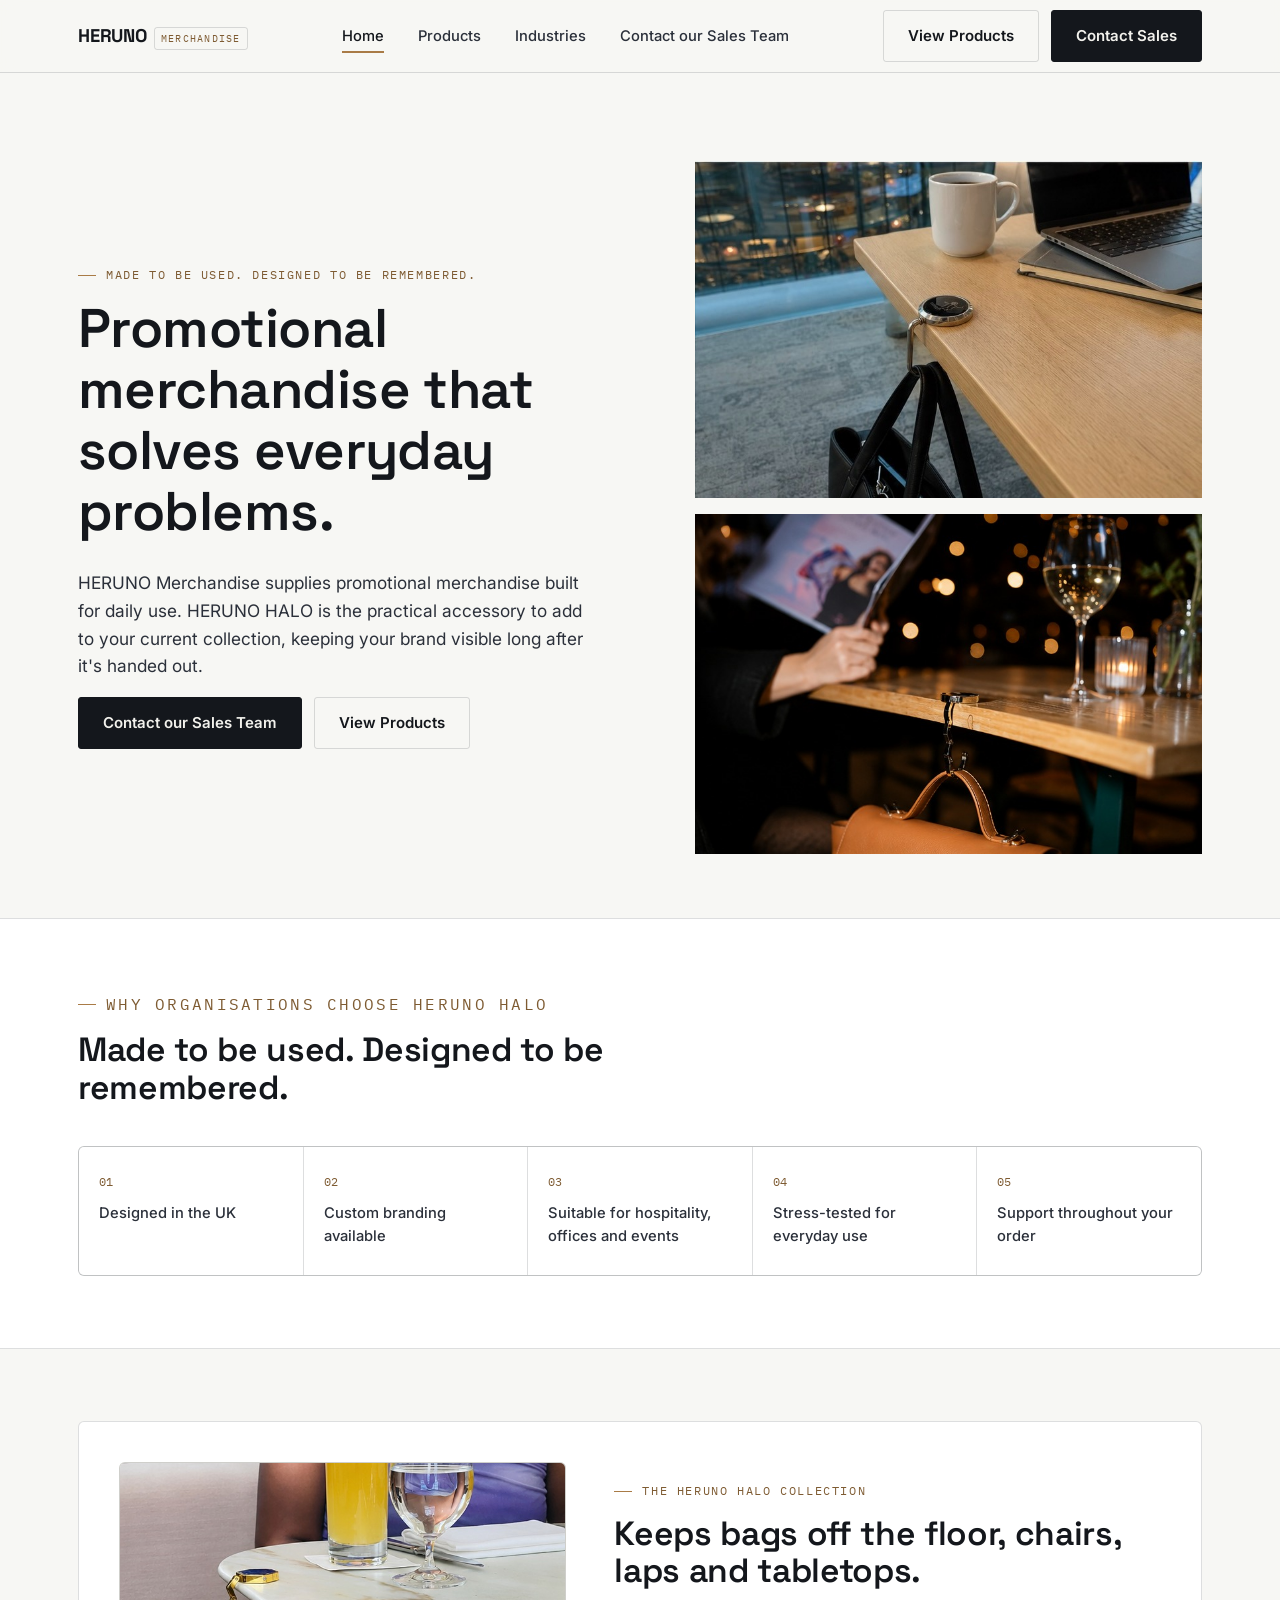
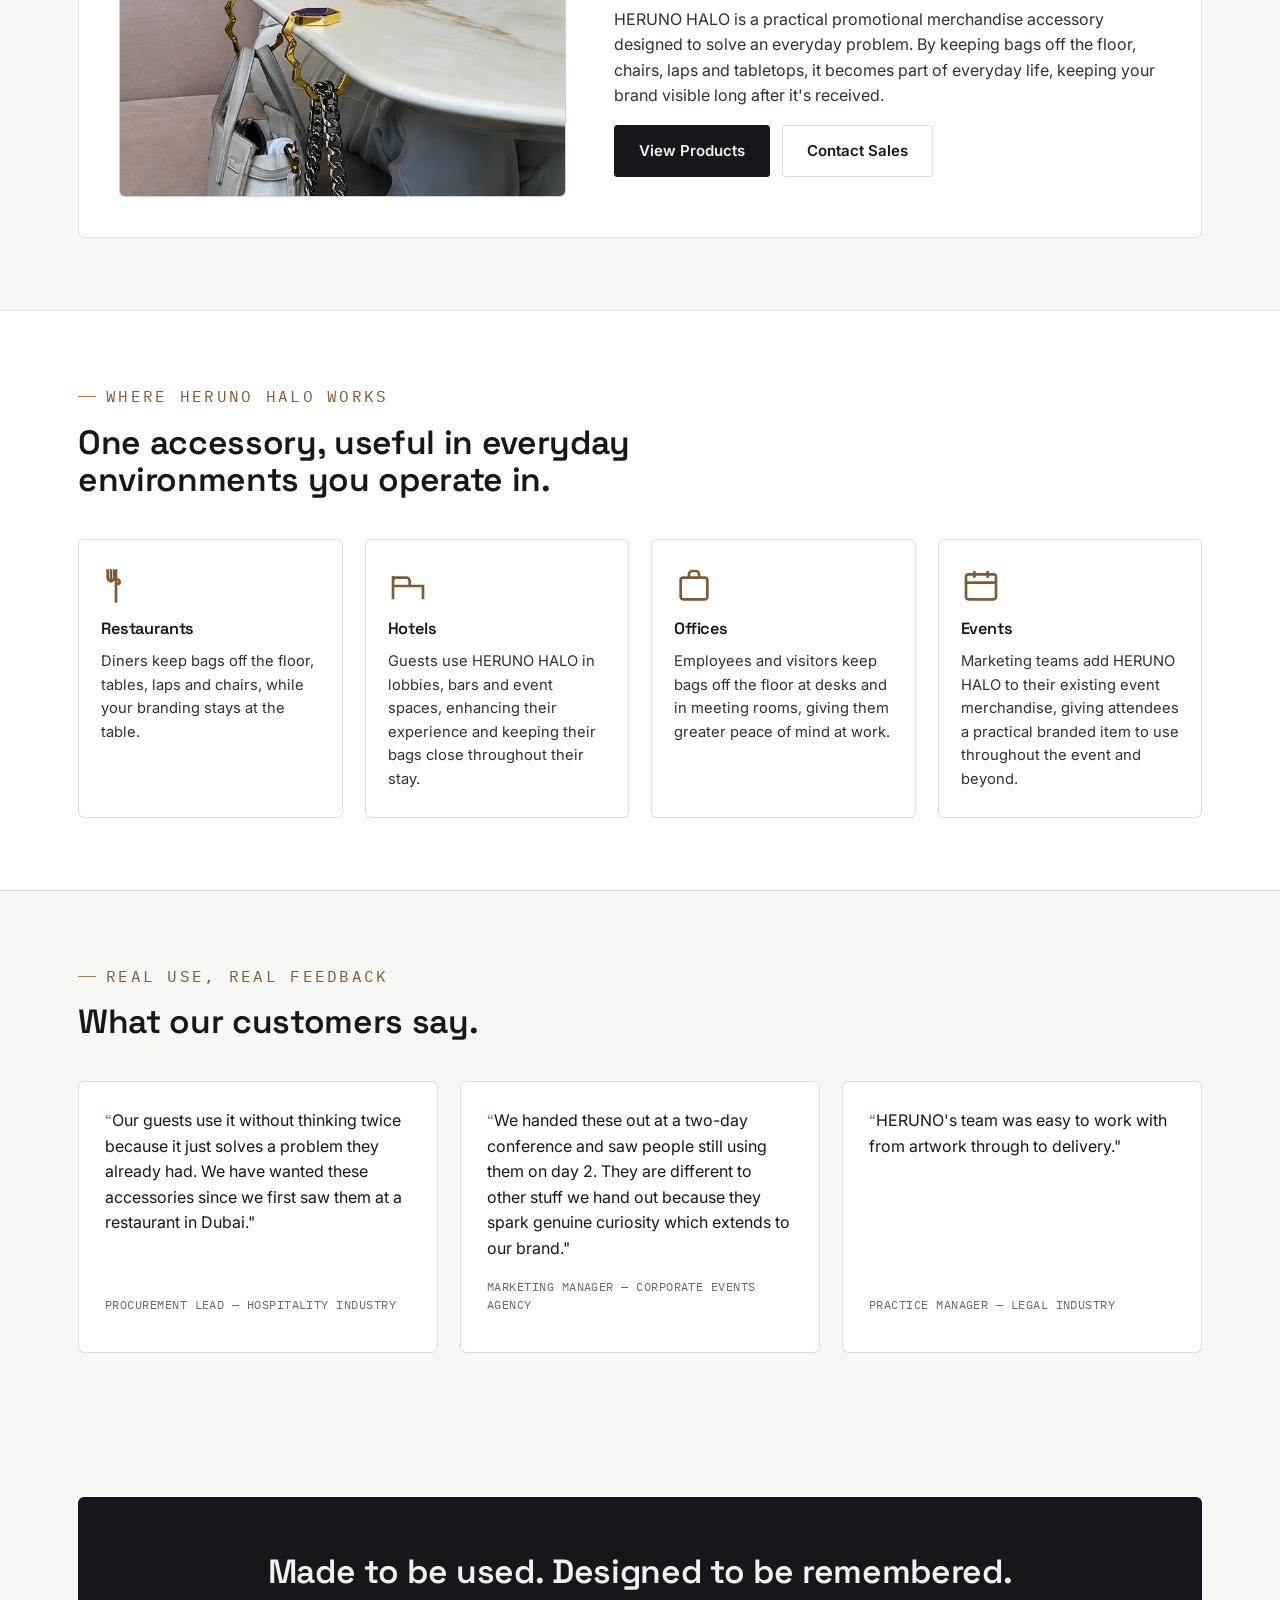
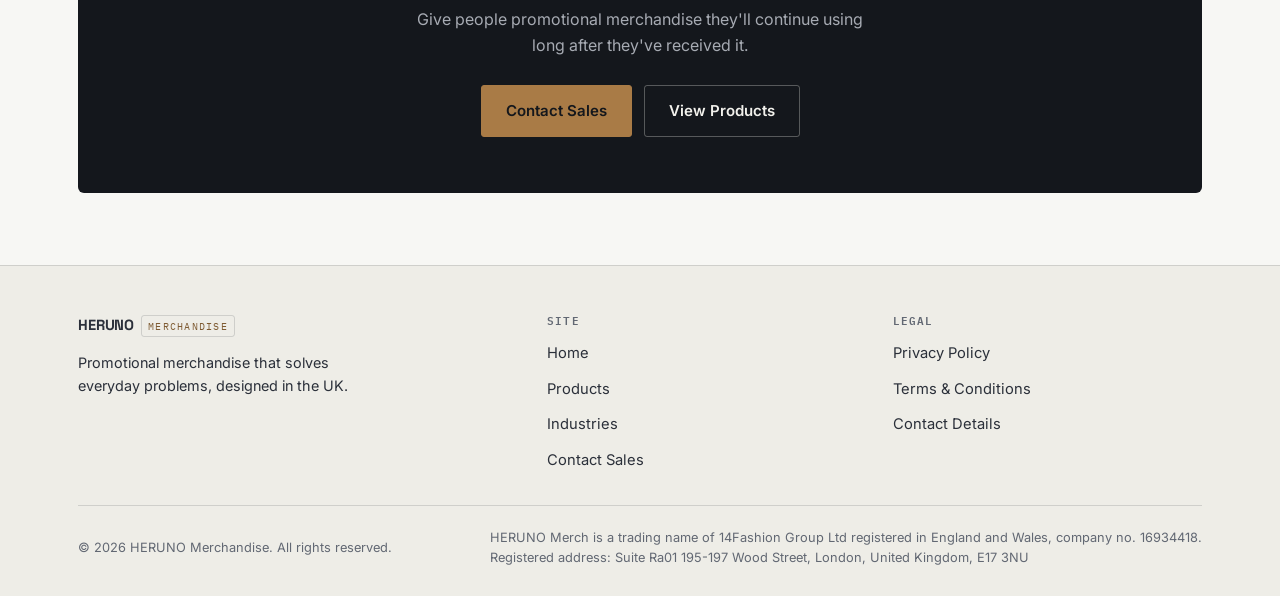
==== commit 96cbf784: "Add line break before registered address in footer across all pages" ====
--- a/index.html
+++ b/index.html
@@ -230,7 +230,7 @@
       </div>
       <div class="footer-bottom">
         <span>&copy; <span data-year>2026</span> HERUNO Merchandise. All rights reserved.</span>
-        <span>HERUNO Merch is a trading name of 14Fashion Group Ltd registered in England and Wales, company no. 16934418. Registered address: Suite Ra01 195-197 Wood Street, London, United Kingdom, E17 3NU</span>
+        <span>HERUNO Merch is a trading name of 14Fashion Group Ltd registered in England and Wales, company no. 16934418.<br>Registered address: Suite Ra01 195-197 Wood Street, London, United Kingdom, E17 3NU</span>
       </div>
     </div>
   </footer>
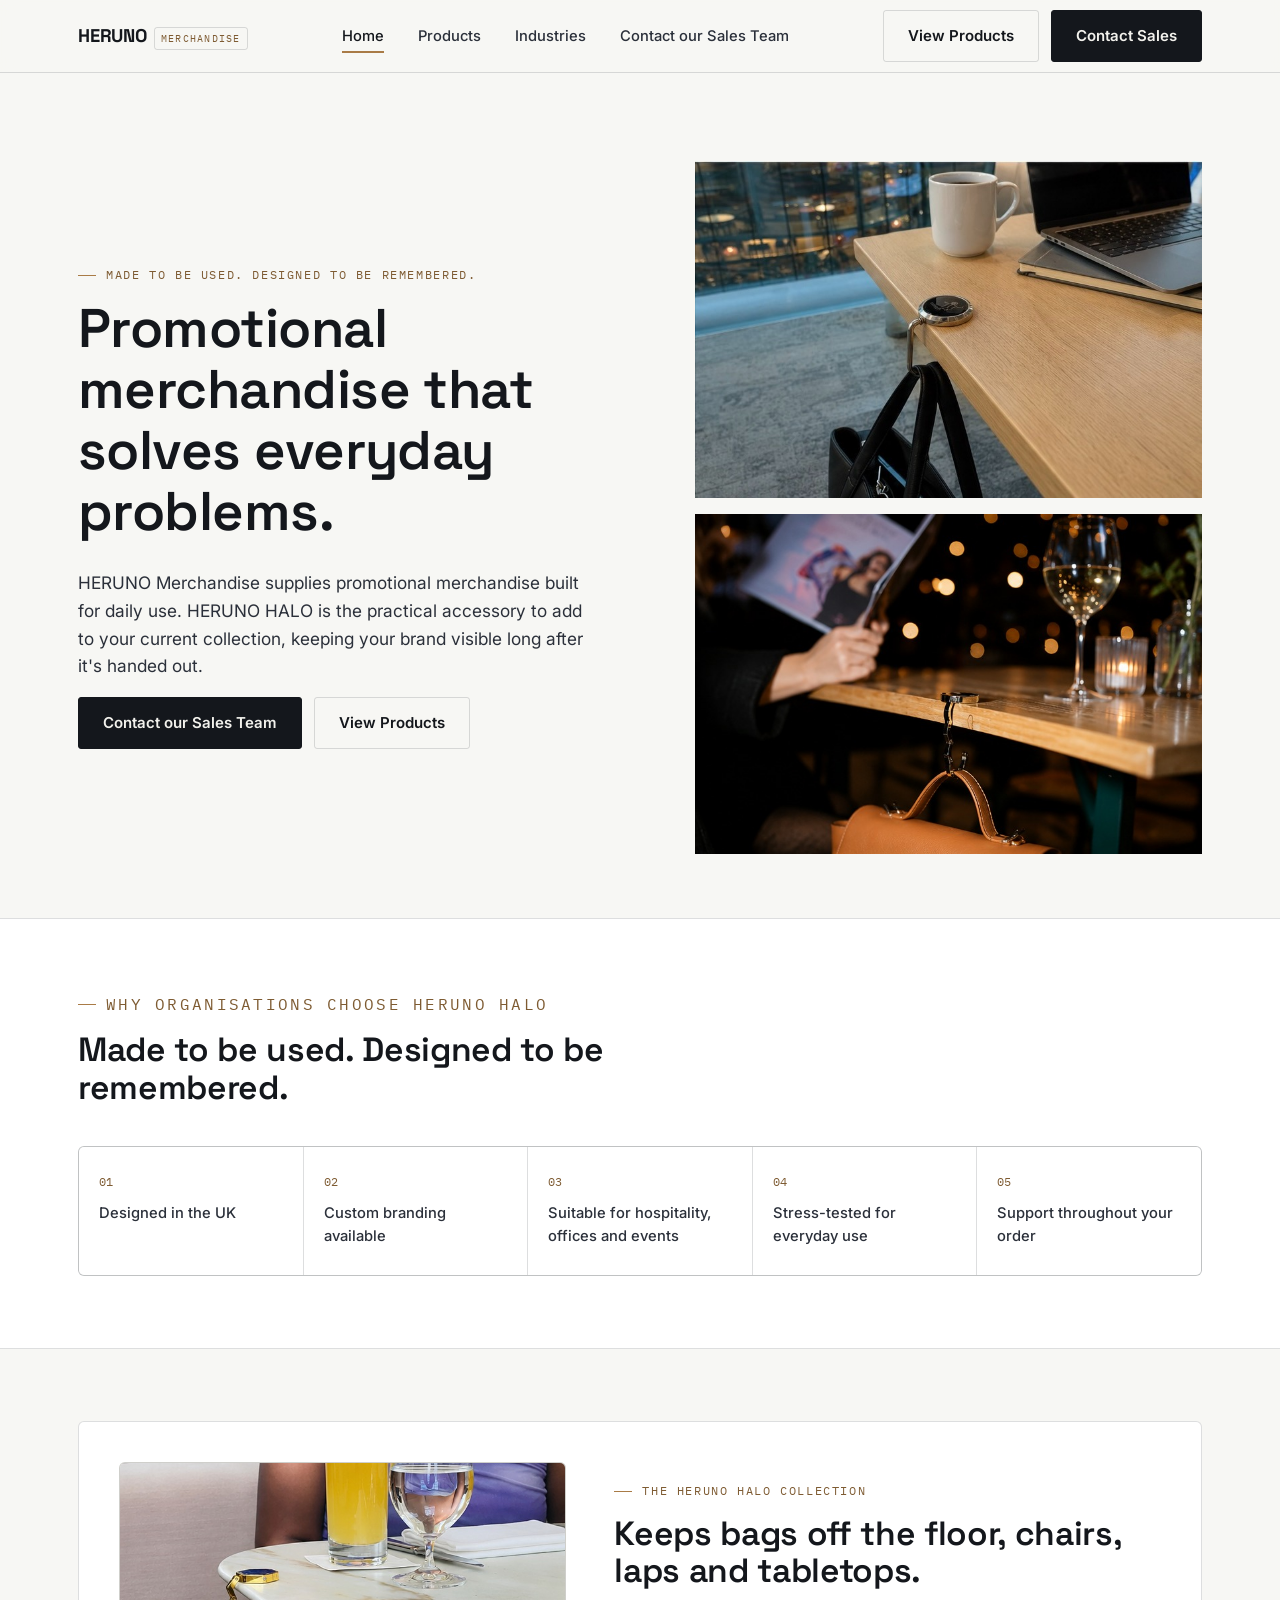
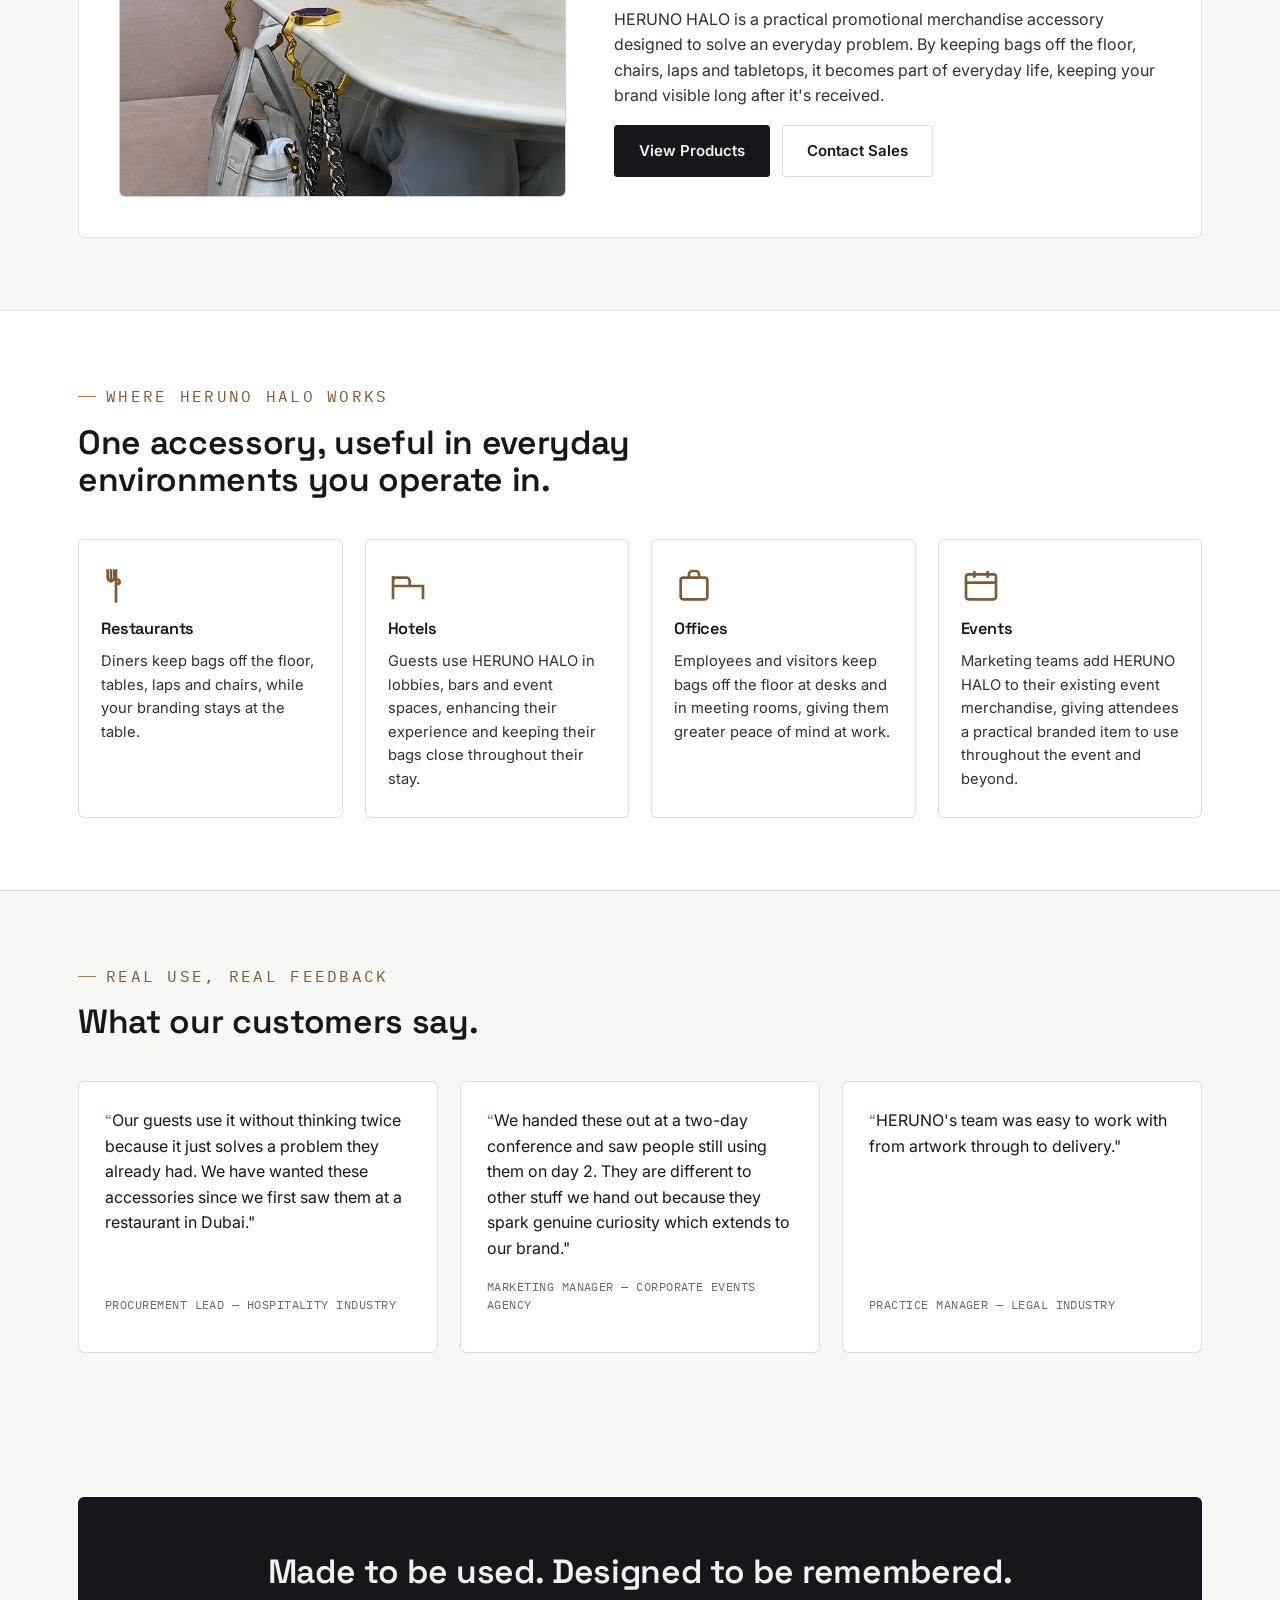
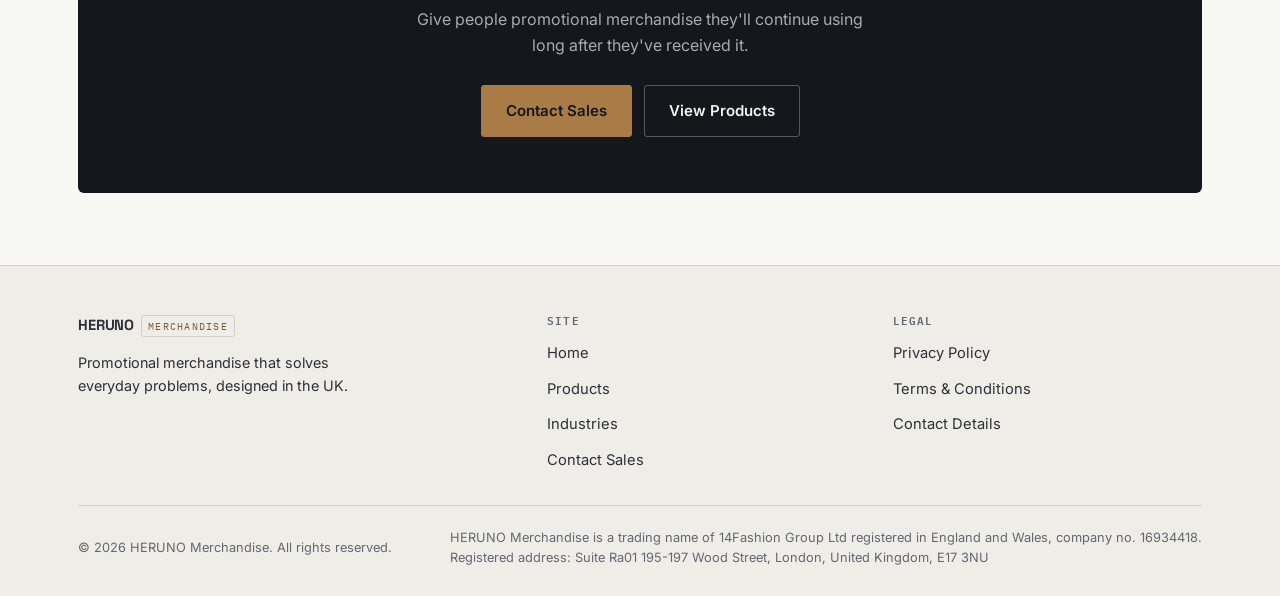
==== commit 2ee4a32d: "Update footer trading name to HERUNO Merchandise across all pages" ====
--- a/index.html
+++ b/index.html
@@ -230,7 +230,7 @@
       </div>
       <div class="footer-bottom">
         <span>&copy; <span data-year>2026</span> HERUNO Merchandise. All rights reserved.</span>
-        <span>HERUNO Merch is a trading name of 14Fashion Group Ltd registered in England and Wales, company no. 16934418.<br>Registered address: Suite Ra01 195-197 Wood Street, London, United Kingdom, E17 3NU</span>
+        <span>HERUNO Merchandise is a trading name of 14Fashion Group Ltd registered in England and Wales, company no. 16934418.<br>Registered address: Suite Ra01 195-197 Wood Street, London, United Kingdom, E17 3NU</span>
       </div>
     </div>
   </footer>
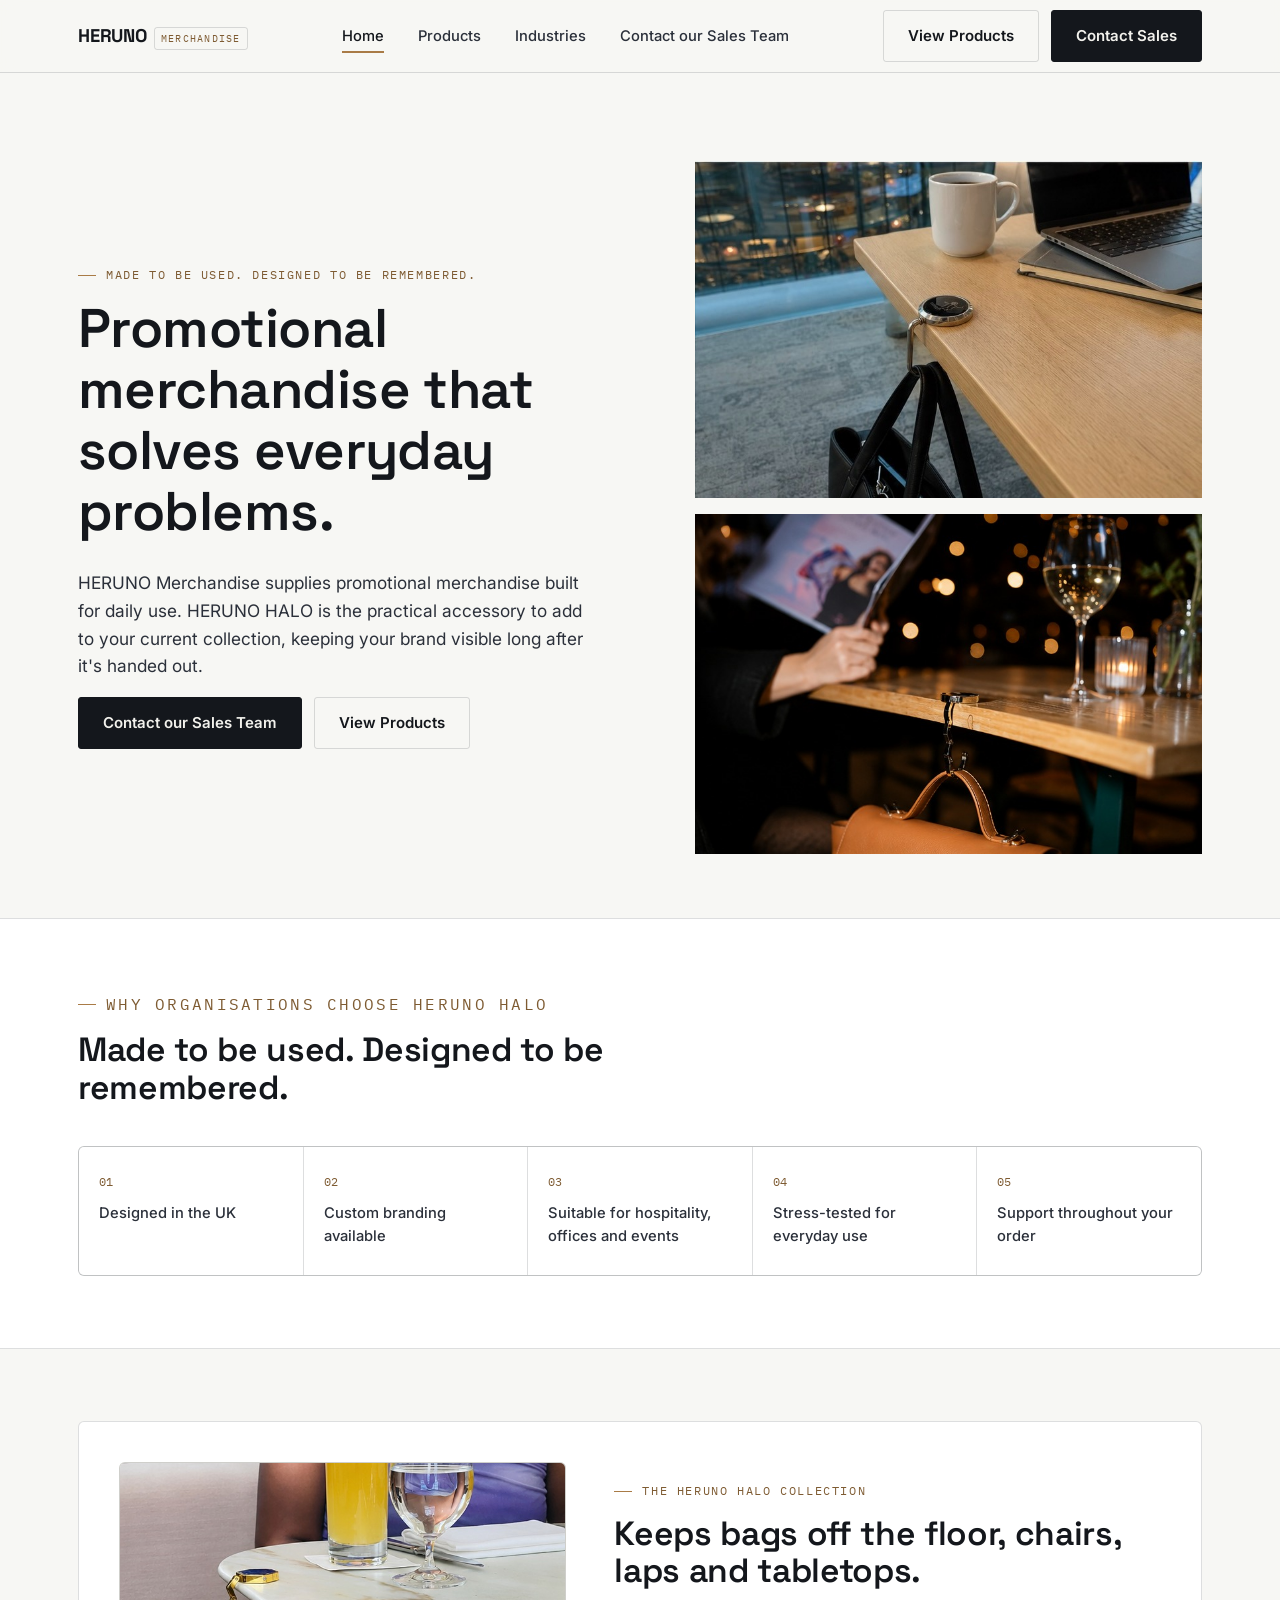
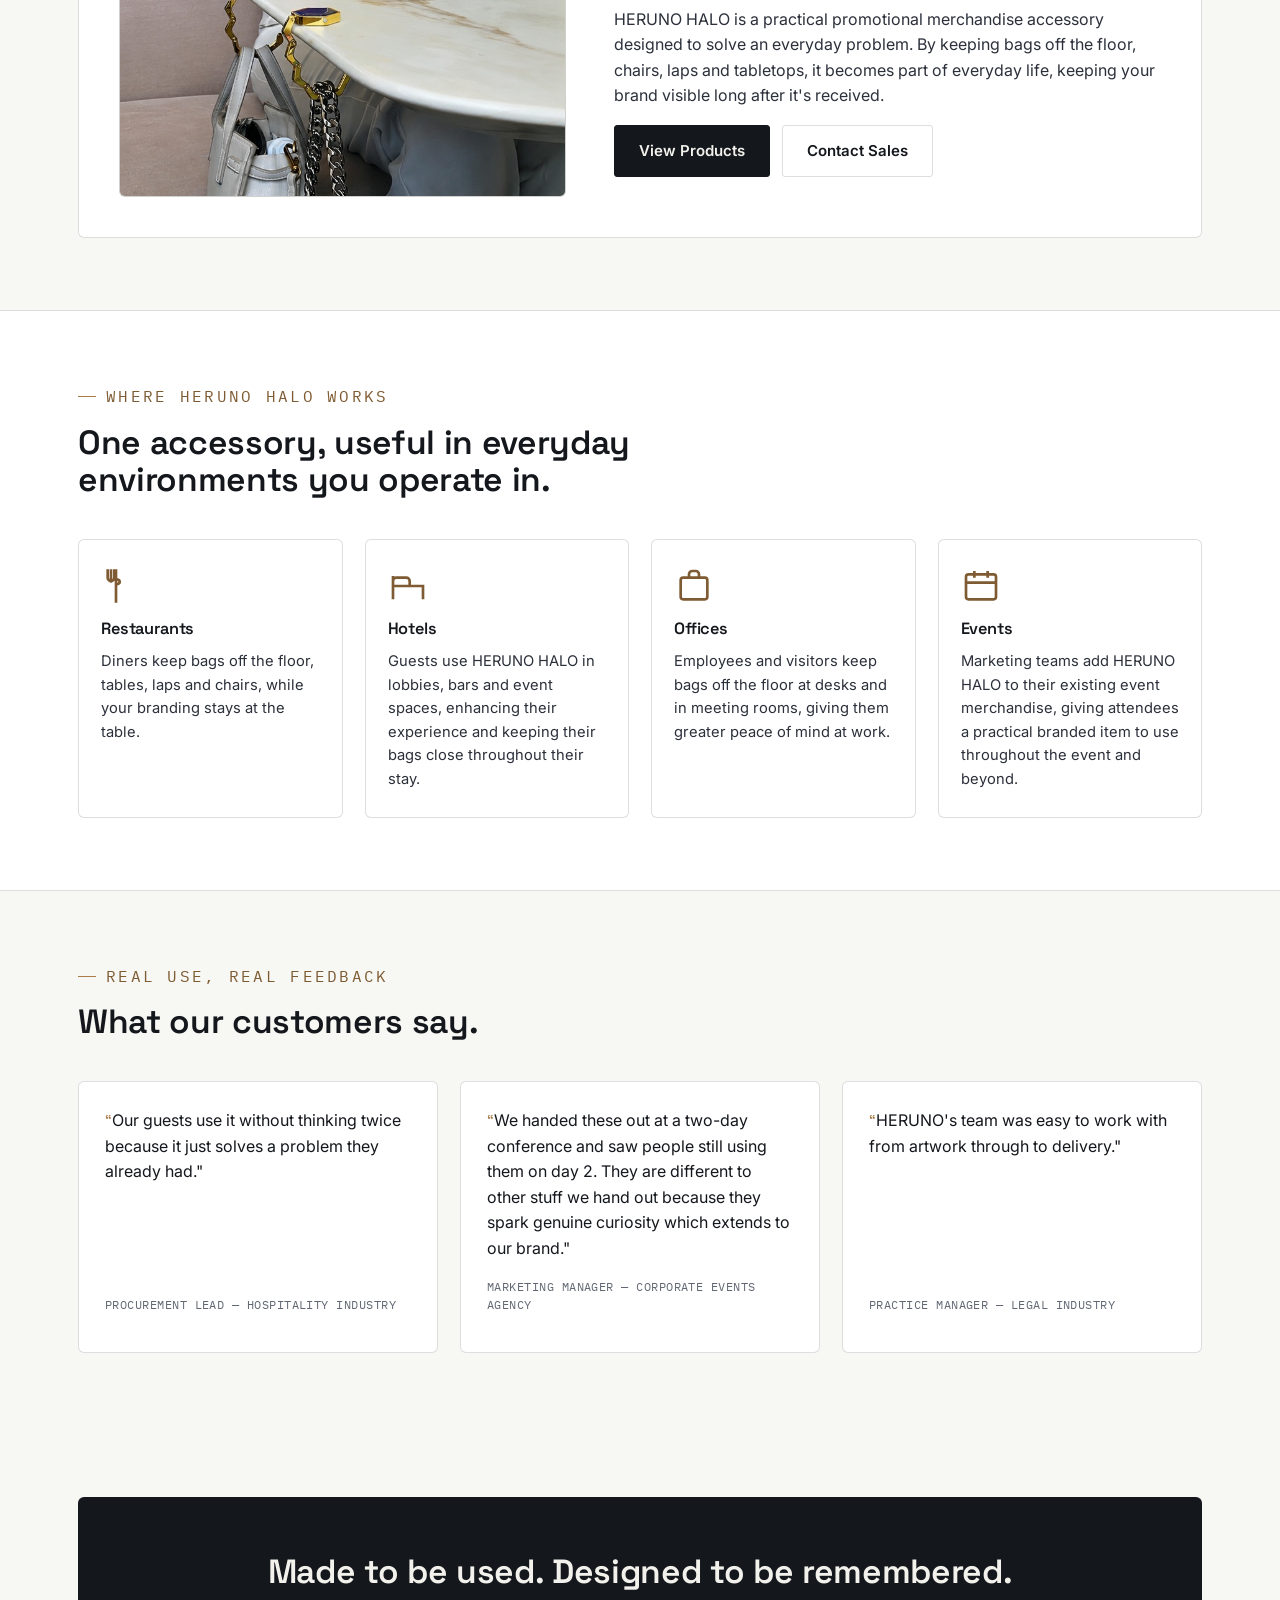
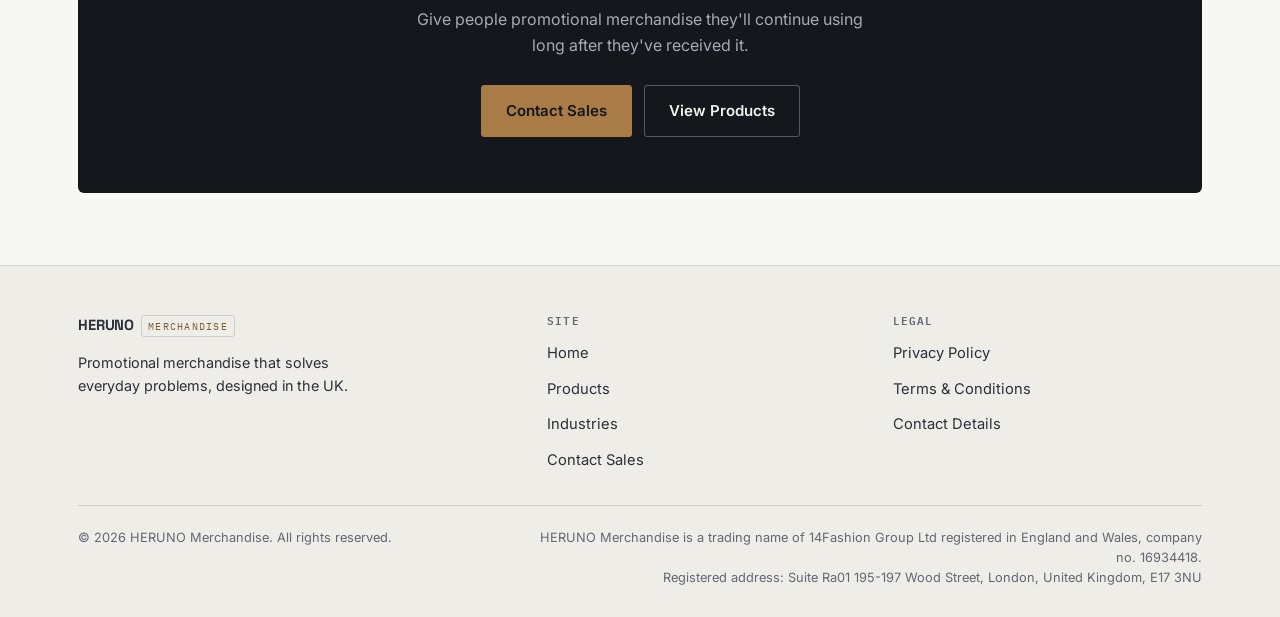
==== commit 8c413f22: "Update testimonial quote on homepage" ====
--- a/index.html
+++ b/index.html
@@ -166,8 +166,7 @@
         <div class="testi-grid">
           <div class="testi-card">
             <p class="testi-quote">Our guests use it without thinking twice because it just solves a problem they
-              already had.
-              We have wanted these accessories since we first saw them at a restaurant in Dubai."</p>
+              already had."</p>
             <p class="testi-attr">Procurement Lead — Hospitality Industry</p>
           </div>
           <div class="testi-card">
--- a/css/style.css
+++ b/css/style.css
@@ -704,12 +704,35 @@
 .footer-bottom {
   display: flex;
   justify-content: space-between;
-  align-items: center;
+  align-items: flex-start;
   padding-top: 22px;
   font-size: 0.8rem;
+  line-height: 1.6;
   color: var(--steel);
   flex-wrap: wrap;
-  gap: 10px;
+  gap: 14px 24px;
+}
+
+.footer-bottom > *:first-child {
+  flex-shrink: 0;
+}
+
+.footer-bottom > *:last-child {
+  text-align: right;
+  max-width: 680px;
+}
+
+@media (max-width: 860px) {
+  .footer-bottom {
+    flex-direction: column;
+    align-items: flex-start;
+    gap: 12px;
+  }
+
+  .footer-bottom > *:last-child {
+    text-align: left;
+    max-width: 100%;
+  }
 }
 
 @media (max-width: 760px) {
@@ -1048,6 +1071,17 @@
   color: var(--ink);
 }
 
+.contact-detail-list .v a {
+  color: var(--ink);
+  text-decoration: none;
+  transition: color 0.15s ease;
+}
+
+.contact-detail-list .v a:hover {
+  color: var(--brass-deep);
+  text-decoration: underline;
+}
+
 /* ---------- Legal pages ---------- */
 .legal-body h2 {
   margin-top: 2em;
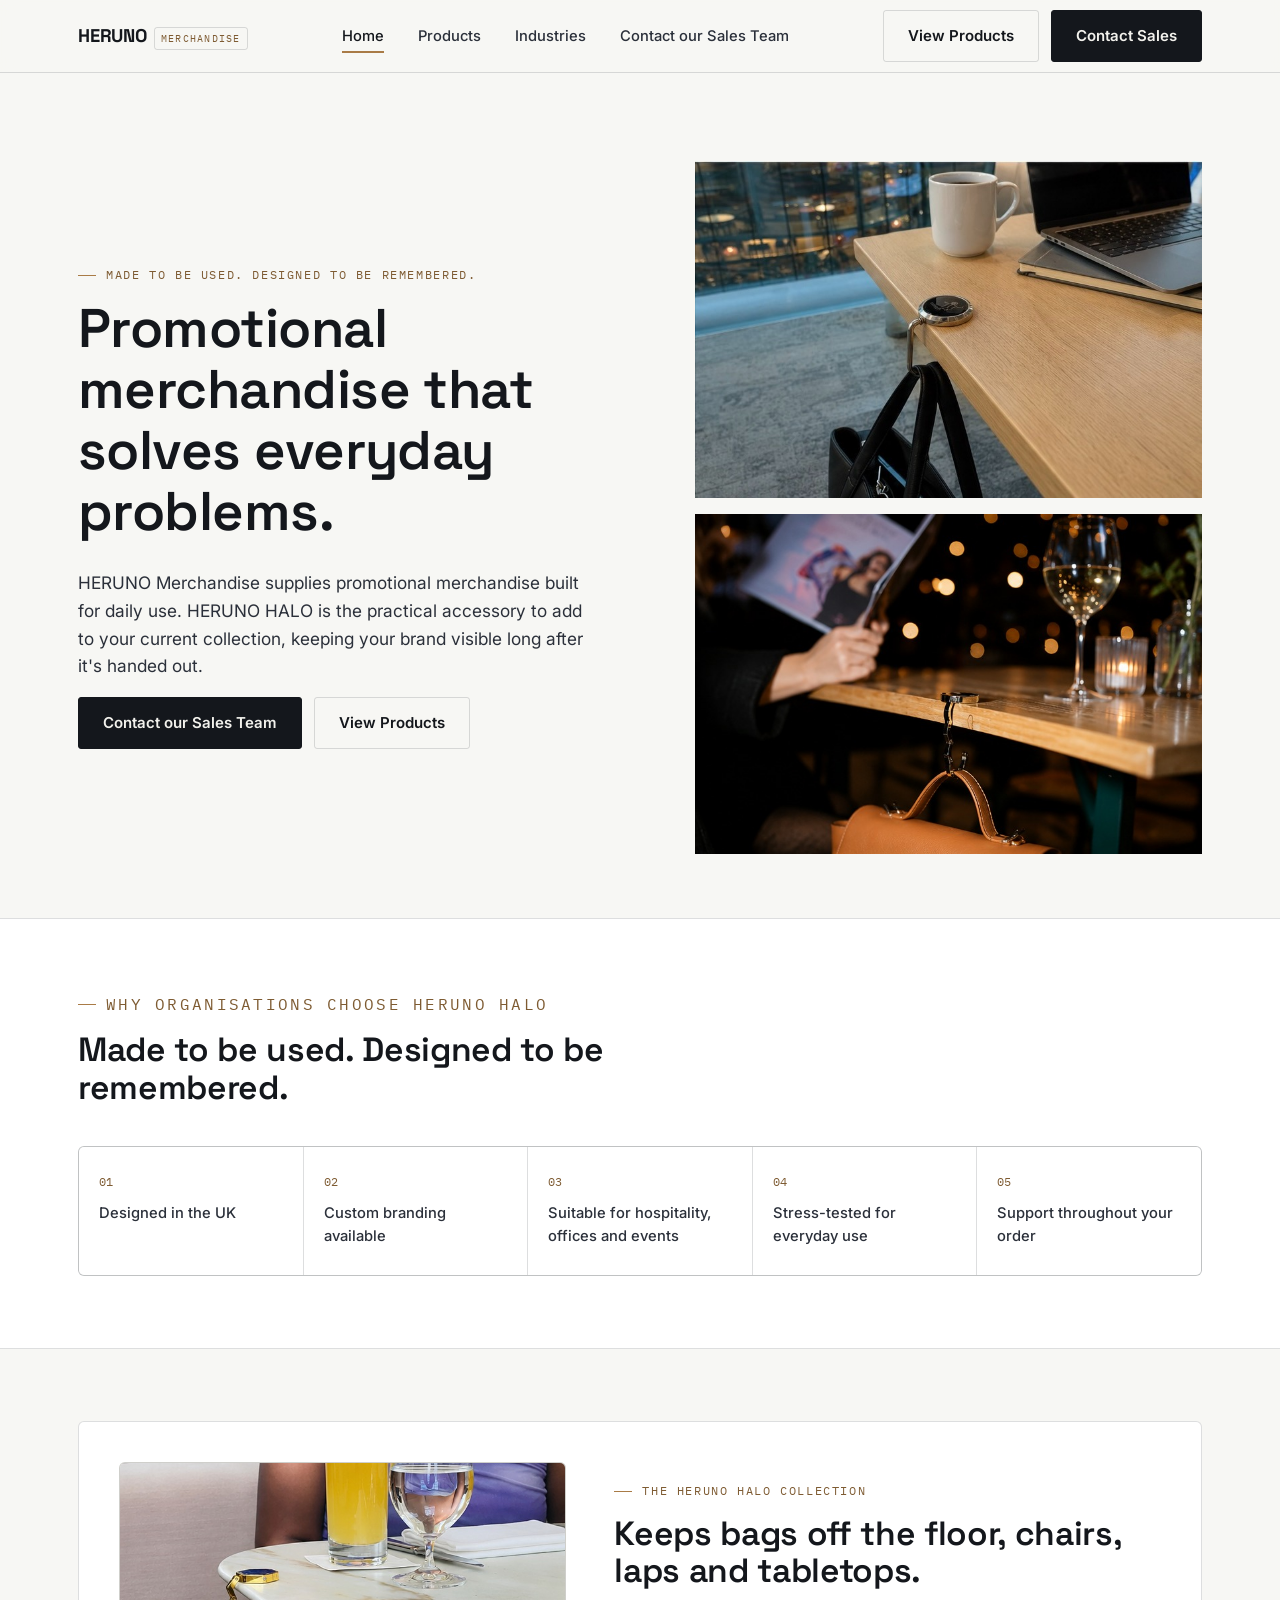
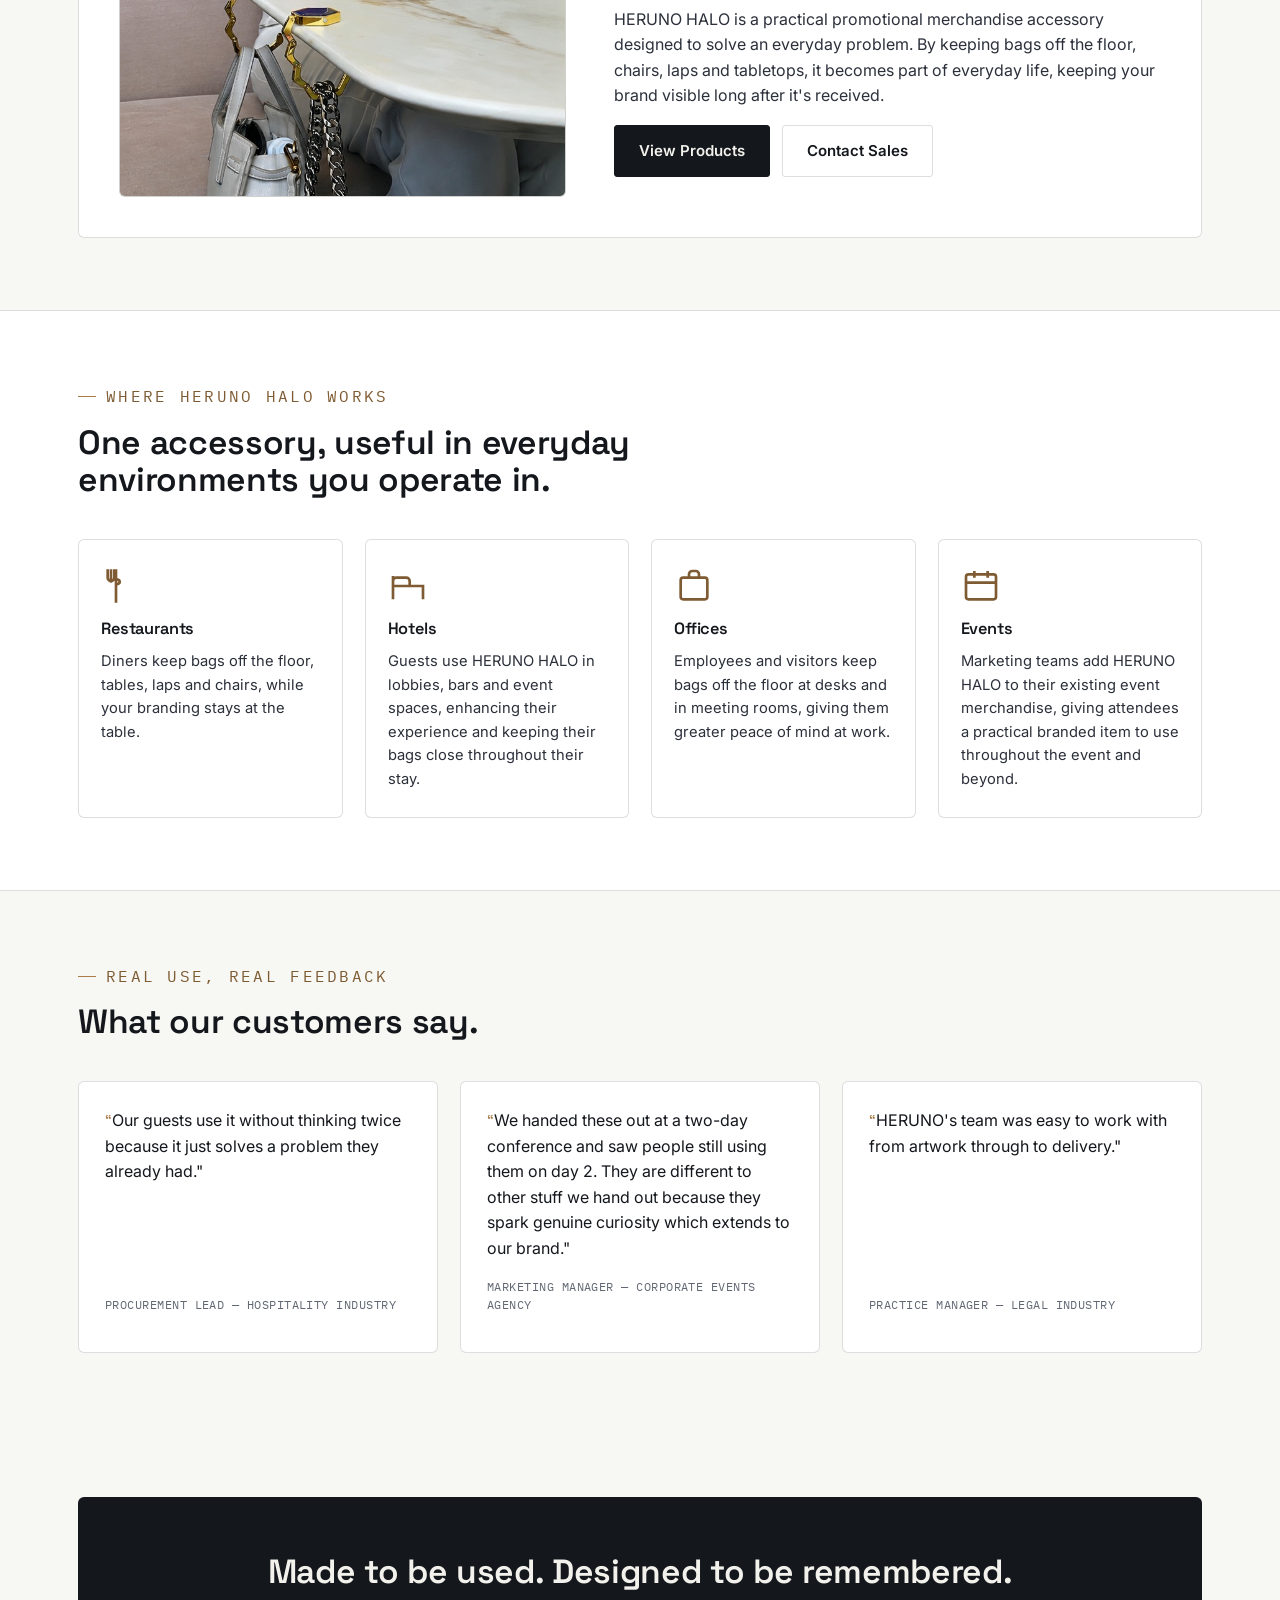
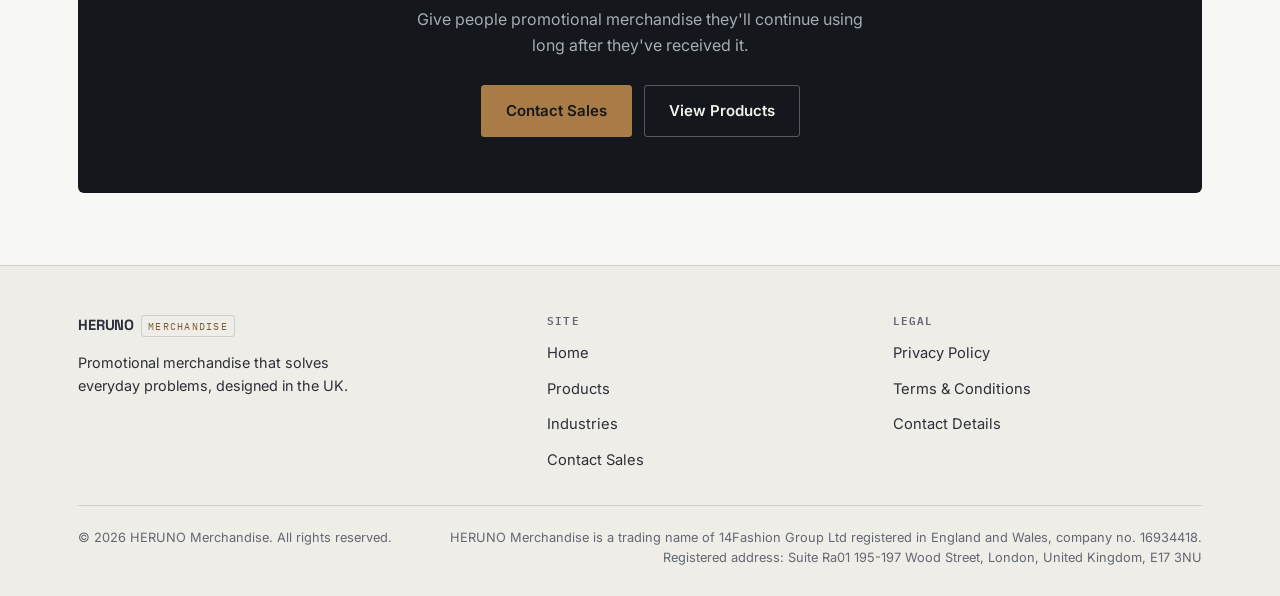
==== commit 9bcff532: "Keep company registration and company number on a single line in footer" ====
--- a/index.html
+++ b/index.html
@@ -229,7 +229,7 @@
       </div>
       <div class="footer-bottom">
         <span>&copy; <span data-year>2026</span> HERUNO Merchandise. All rights reserved.</span>
-        <span>HERUNO Merchandise is a trading name of 14Fashion Group Ltd registered in England and Wales, company no. 16934418.<br>Registered address: Suite Ra01 195-197 Wood Street, London, United Kingdom, E17 3NU</span>
+        <span><span class="footer-company-name">HERUNO Merchandise is a trading name of 14Fashion Group Ltd registered in England and Wales, company no. 16934418.</span><br><span class="footer-company-address">Registered address: Suite Ra01 195-197 Wood Street, London, United Kingdom, E17 3NU</span></span>
       </div>
     </div>
   </footer>
--- a/css/style.css
+++ b/css/style.css
@@ -719,7 +719,22 @@
 
 .footer-bottom > *:last-child {
   text-align: right;
-  max-width: 680px;
+  max-width: none;
+}
+
+.footer-company-name {
+  display: inline-block;
+  white-space: nowrap;
+}
+
+.footer-company-address {
+  display: inline-block;
+}
+
+@media (max-width: 1040px) {
+  .footer-company-name {
+    white-space: normal;
+  }
 }
 
 @media (max-width: 860px) {
